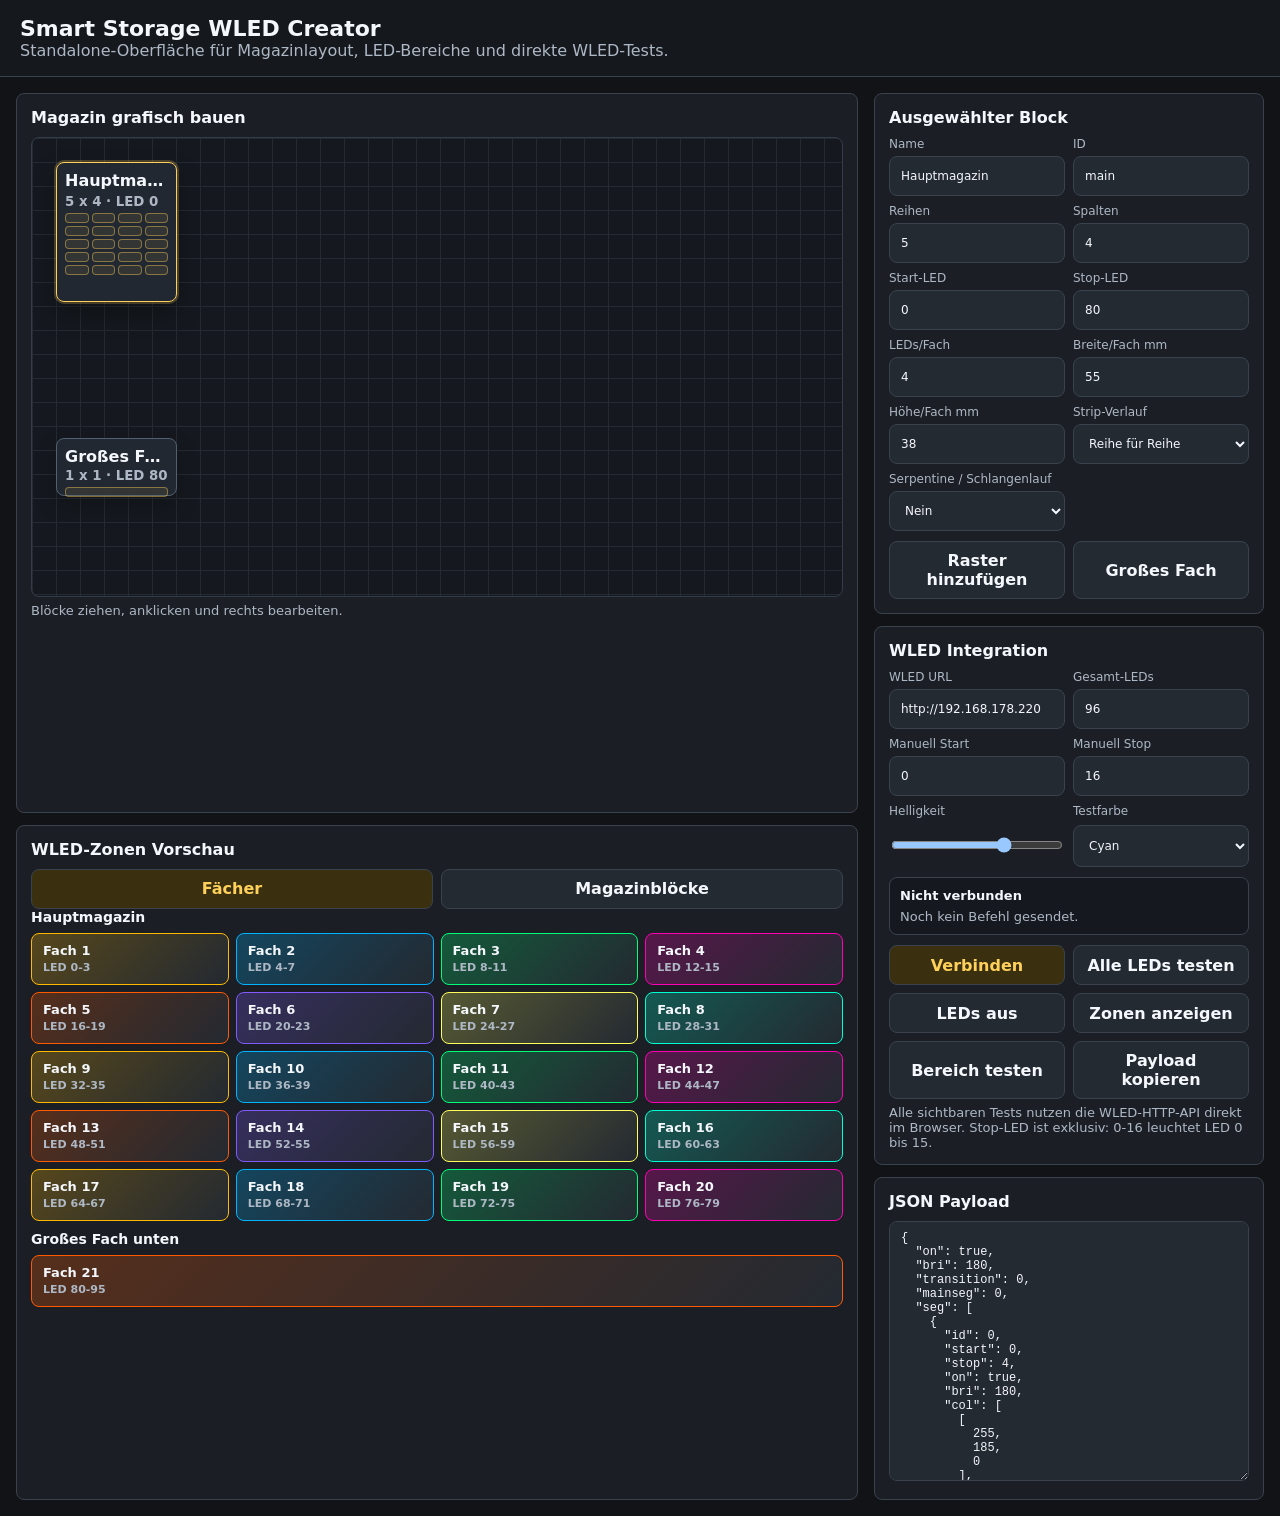
==== docs/browser-wled-test.html @ 807bd94d "Rebuild browser WLED integration" ====
<!doctype html>
<html lang="de">
<head>
  <meta charset="utf-8">
  <meta name="viewport" content="width=device-width, initial-scale=1">
  <title>Smart Storage WLED Creator</title>
  <style>
    :root { color-scheme: dark; --bg:#111316; --panel:#1b1f25; --line:#3a434d; --text:#f4f7fb; --muted:#aeb8c5; --accent:#ffd05a; --blue:#79c7ff; --green:#83f3b2; --red:#ff7a7a; }
    * { box-sizing: border-box; }
    body { margin: 0; font-family: system-ui, Segoe UI, sans-serif; background: var(--bg); color: var(--text); }
    header { padding: 16px 20px; border-bottom: 1px solid var(--line); background: #15181d; }
    h1, h2, h3, p { margin: 0; }
    h1 { font-size: 22px; }
    h2 { font-size: 16px; margin-bottom: 10px; }
    h3 { font-size: 14px; margin-bottom: 8px; }
    p, small { color: var(--muted); }
    main { display: grid; grid-template-columns: minmax(0, 1fr) 390px; gap: 16px; padding: 16px; }
    section { background: var(--panel); border: 1px solid var(--line); border-radius: 8px; padding: 14px; }
    button, input, select, textarea { font: inherit; border: 1px solid var(--line); border-radius: 8px; background: #242a32; color: var(--text); min-height: 40px; padding: 9px 11px; }
    button { cursor: pointer; font-weight: 750; }
    button.primary { background: #3a300f; color: var(--accent); }
    textarea { width: 100%; min-height: 260px; resize: vertical; font-family: ui-monospace, Consolas, monospace; font-size: 12px; }
    .stack { display: grid; gap: 12px; }
    .fields { display: grid; grid-template-columns: 1fr 1fr; gap: 8px; }
    .fields label { display: grid; gap: 5px; font-size: 12px; color: var(--muted); }
    .actions { display: grid; grid-template-columns: 1fr 1fr; gap: 8px; }
    .board { position: relative; height: 460px; overflow: hidden; border: 1px solid #343d47; border-radius: 8px; background: linear-gradient(#242a32 1px, transparent 1px), linear-gradient(90deg, #242a32 1px, transparent 1px), #15191f; background-size: 24px 24px; touch-action: none; }
    .block { position: absolute; display: grid; grid-template-rows: auto auto 1fr; gap: 4px; padding: 8px; text-align: left; border-color: #50606f; background: rgba(36,42,50,.94); box-shadow: 0 10px 22px rgba(0,0,0,.22); cursor: grab; user-select: none; touch-action: none; }
    .block.selected { border-color: var(--accent); box-shadow: 0 0 0 2px rgba(255,208,90,.22), 0 12px 26px rgba(0,0,0,.3); }
    .block span { font-weight: 800; overflow: hidden; text-overflow: ellipsis; white-space: nowrap; }
    .block i { display: grid; gap: 3px; overflow: hidden; }
    .block i b { min-height: 10px; border: 1px solid rgba(255,208,90,.42); border-radius: 4px; background: rgba(255,208,90,.08); }
    .zones { display: grid; gap: 10px; max-height: 430px; overflow: auto; }
    .zone-grid { display: grid; gap: 7px; }
    .zone { min-height: 52px; text-align: left; overflow: hidden; }
    .zone b { display: block; font-size: 13px; }
    .zone small { display: block; font-size: 11px; margin-top: 3px; }
    .pill { display: inline-flex; gap: 8px; align-items: center; color: var(--muted); font-size: 13px; margin-top: 6px; }
    .status { display: grid; gap: 6px; padding: 10px; border: 1px solid var(--line); border-radius: 8px; background: #15191f; color: var(--muted); font-size: 13px; }
    .status b { color: var(--text); }
    #toast { position: fixed; left: 50%; bottom: 18px; transform: translateX(-50%); padding: 12px 14px; border-radius: 8px; background: #263241; opacity: 0; transition: opacity .2s; box-shadow: 0 10px 28px rgba(0,0,0,.35); }
    #toast.show { opacity: 1; }
    @media (max-width: 980px) { main { grid-template-columns: 1fr; } }
  </style>
</head>
<body>
  <header>
    <h1>Smart Storage WLED Creator</h1>
    <p>Standalone-Oberfläche für Magazinlayout, LED-Bereiche und direkte WLED-Tests.</p>
  </header>
  <main>
    <div class="stack">
      <section>
        <h2>Magazin grafisch bauen</h2>
        <div id="board" class="board"></div>
        <p class="pill">Blöcke ziehen, anklicken und rechts bearbeiten.</p>
      </section>
      <section>
        <h2>WLED-Zonen Vorschau</h2>
        <div class="actions">
          <button id="modeDrawers" class="primary">Fächer</button>
          <button id="modeCabinets">Magazinblöcke</button>
        </div>
        <div id="zones" class="zones"></div>
      </section>
    </div>
    <aside class="stack">
      <section>
        <h2>Ausgewählter Block</h2>
        <div class="fields">
          <label>Name <input id="name"></label>
          <label>ID <input id="id"></label>
          <label>Reihen <input id="rows" type="number" min="1"></label>
          <label>Spalten <input id="columns" type="number" min="1"></label>
          <label>Start-LED <input id="start" type="number" min="0"></label>
          <label>Stop-LED <input id="stop" type="number" min="1"></label>
          <label>LEDs/Fach <input id="leds" type="number" min="1"></label>
          <label>Breite/Fach mm <input id="width" type="number" min="1"></label>
          <label>Höhe/Fach mm <input id="height" type="number" min="1"></label>
          <label>Strip-Verlauf <select id="path"><option value="rows">Reihe für Reihe</option><option value="columns">Spalte für Spalte</option></select></label>
          <label>Serpentine / Schlangenlauf <select id="serpentine"><option value="false">Nein</option><option value="true">Ja</option></select></label>
        </div>
        <div class="actions" style="margin-top:10px">
          <button id="addGrid">Raster hinzufügen</button>
          <button id="addLarge">Großes Fach</button>
        </div>
      </section>
      <section>
        <h2>WLED Integration</h2>
        <div class="fields">
          <label>WLED URL <input id="wledUrl" value="http://192.168.178.220"></label>
          <label>Gesamt-LEDs <input id="totalLeds" type="number" min="1" value="96"></label>
          <label>Manuell Start <input id="manualStart" type="number" min="0" value="0"></label>
          <label>Manuell Stop <input id="manualStop" type="number" min="1" value="16"></label>
          <label>Helligkeit <input id="brightness" type="range" min="1" max="255" value="180"></label>
          <label>Testfarbe <select id="testColor"><option value="cyan">Cyan</option><option value="blue">Blau</option><option value="yellow">Gelb</option><option value="green">Grün</option><option value="red">Rot</option></select></label>
        </div>
        <div class="status" style="margin-top:10px">
          <b id="wledStatus">Nicht verbunden</b>
          <span id="wledLastUrl">Noch kein Befehl gesendet.</span>
        </div>
        <div class="actions" style="margin-top:10px">
          <button id="connectWled" class="primary">Verbinden</button>
          <button id="allOn">Alle LEDs testen</button>
          <button id="allOff">LEDs aus</button>
          <button id="sendWled">Zonen anzeigen</button>
          <button id="manualRange">Bereich testen</button>
          <button id="copyPayload">Payload kopieren</button>
        </div>
        <p class="pill">Alle sichtbaren Tests nutzen die WLED-HTTP-API direkt im Browser. Stop-LED ist exklusiv: 0-16 leuchtet LED 0 bis 15.</p>
      </section>
      <section>
        <h2>JSON Payload</h2>
        <textarea id="payload" readonly></textarea>
      </section>
    </aside>
  </main>
  <div id="toast"></div>
  <script>
    const palette = [[255,185,0],[0,180,255],[0,255,120],[255,0,180],[255,90,0],[130,90,255],[255,255,90],[0,255,210]];
    const testColors = {
      cyan: [0, 140, 255],
      blue: [0, 0, 255],
      yellow: [255, 180, 0],
      green: [0, 255, 90],
      red: [255, 0, 0]
    };
    const state = {
      mode: "drawers",
      selected: "main",
      cabinets: [
        { id:"main", name:"Hauptmagazin", rows:5, columns:4, start_led:0, leds_per_slot:4, slot_width_mm:55, slot_height_mm:38, strip_path:"rows", serpentine:false, x:24, y:24 },
        { id:"bottom", name:"Großes Fach unten", rows:1, columns:1, start_led:80, leds_per_slot:16, slot_width_mm:220, slot_height_mm:55, strip_path:"rows", serpentine:false, x:24, y:300 }
      ]
    };
    const $ = (id) => document.getElementById(id);
    function toast(text) { const el = $("toast"); el.textContent = text; el.classList.add("show"); setTimeout(() => el.classList.remove("show"), 2400); }
    function setStatus(title, detail) {
      $("wledStatus").textContent = title;
      $("wledLastUrl").textContent = detail;
    }
    function slug(value) { return String(value || "magazin").toLowerCase().replace(/[^a-z0-9]+/g, "-").replace(/^-|-$/g, "") || "magazin"; }
    function size(c) { return { width: Math.max(88, Math.min(340, c.columns * Math.max(28, c.slot_width_mm * .55))), height: Math.max(58, Math.min(260, c.rows * Math.max(28, c.slot_height_mm * .7))) }; }
    function slotCount(c) {
      return Math.max(1, Number(c.rows || 1) * Number(c.columns || 1));
    }
    function cabinetStop(c) {
      return Number(c.stop_led || 0) || Number(c.start_led || 0) + slotCount(c) * Number(c.leds_per_slot || 1);
    }
    function slots() {
      const out = []; let n = 1;
      for (const c of state.cabinets) {
        for (let r = 0; r < c.rows; r++) for (let col = 0; col < c.columns; col++) {
          let pathIndex;
          const stripPath = c.strip_path || c.wiring_order || "rows";
          if (stripPath === "columns") {
            const pathRow = c.serpentine && col % 2 ? c.rows - 1 - r : r;
            pathIndex = col * c.rows + pathRow;
          } else {
            const pathCol = c.serpentine && r % 2 ? c.columns - 1 - col : col;
            pathIndex = r * c.columns + pathCol;
          }
          const start = c.start_led + (pathIndex * c.leds_per_slot);
          out.push({ id:`${c.id}-${r+1}-${col+1}`, label:`Fach ${n++}`, cabinet_id:c.id, cabinet_name:c.name, row:r+1, column:col+1, led_start:start, led_stop:start+c.leds_per_slot });
        }
      }
      return out;
    }
    function layoutLedCount() {
      return Math.max(...slots().map(s => s.led_stop), 1);
    }
    function zones() {
      const s = slots();
      if (state.mode === "cabinets") return state.cabinets.map((c, i) => {
        const cs = s.filter(x => x.cabinet_id === c.id);
        return { id:c.id, label:c.name, cabinet_id:c.id, led_start:Math.min(...cs.map(x => x.led_start)), led_stop:Math.max(...cs.map(x => x.led_stop)), color:palette[i % palette.length] };
      });
      return s.map((slot, i) => ({ ...slot, color:palette[i % palette.length] }));
    }
    function payload() {
      const bri = Number($("brightness").value || 180);
      const activeZones = zones();
      return activeZones.length <= 31 ? segmentPayload(activeZones, bri) : pixelPayload(activeZones, bri);
    }
    function renderBoard() {
      const board = $("board"); board.innerHTML = "";
      for (const c of state.cabinets) {
        const block = document.createElement("button");
        const s = size(c);
        block.className = `block${c.id === state.selected ? " selected" : ""}`;
        block.style.left = `${c.x}px`; block.style.top = `${c.y}px`; block.style.width = `${s.width}px`; block.style.height = `${s.height}px`;
        block.innerHTML = `<span>${c.name}</span><small>${c.rows} x ${c.columns} · LED ${c.start_led}</small><i style="grid-template-columns:repeat(${c.columns},1fr)">${Array.from({length:c.rows*c.columns}).map(() => "<b></b>").join("")}</i>`;
        block.onpointerdown = (e) => drag(e, c, block, board);
        board.appendChild(block);
      }
    }
    function drag(e, c, block, board) {
      e.preventDefault();
      state.selected = c.id;
      fillInspector();
      document.querySelectorAll(".block").forEach(el => el.classList.toggle("selected", el === block));
      const sx = e.clientX, sy = e.clientY, ox = c.x, oy = c.y, sz = size(c);
      block.setPointerCapture(e.pointerId);
      block.onpointermove = (m) => {
        c.x = Math.round(Math.max(0, Math.min(board.clientWidth - sz.width - 6, ox + m.clientX - sx)));
        c.y = Math.round(Math.max(0, Math.min(board.clientHeight - sz.height - 6, oy + m.clientY - sy)));
        block.style.left = `${c.x}px`; block.style.top = `${c.y}px`;
      };
      block.onpointerup = () => { block.onpointermove = null; renderAll(); };
    }
    function fillInspector() {
      const c = state.cabinets.find(x => x.id === state.selected) || state.cabinets[0];
      ["name","id"].forEach(k => $(k).value = c[k]);
      $("rows").value = c.rows; $("columns").value = c.columns; $("start").value = c.start_led; $("stop").value = cabinetStop(c); $("leds").value = c.leds_per_slot; $("width").value = c.slot_width_mm; $("height").value = c.slot_height_mm;
      $("path").value = c.strip_path || c.wiring_order || "rows"; $("serpentine").value = c.serpentine ? "true" : "false";
    }
    function readInspector() {
      const c = state.cabinets.find(x => x.id === state.selected); if (!c) return;
      c.name = $("name").value; c.id = slug($("id").value); state.selected = c.id;
      c.rows = Number($("rows").value || 1); c.columns = Number($("columns").value || 1); c.start_led = Number($("start").value || 0); c.leds_per_slot = Number($("leds").value || 1); c.stop_led = Math.max(c.start_led + 1, Number($("stop").value || cabinetStop(c))); c.slot_width_mm = Number($("width").value || 55); c.slot_height_mm = Number($("height").value || 38);
      c.strip_path = $("path").value; delete c.wiring_order; c.serpentine = $("serpentine").value === "true";
      renderAll();
    }
    function readStopInspector() {
      const c = state.cabinets.find(x => x.id === state.selected); if (!c) return;
      c.name = $("name").value; c.id = slug($("id").value); state.selected = c.id;
      c.rows = Number($("rows").value || 1); c.columns = Number($("columns").value || 1); c.start_led = Number($("start").value || 0);
      c.stop_led = Math.max(c.start_led + 1, Number($("stop").value || c.start_led + 1));
      c.leds_per_slot = Math.max(1, Math.ceil((c.stop_led - c.start_led) / slotCount(c)));
      c.slot_width_mm = Number($("width").value || 55); c.slot_height_mm = Number($("height").value || 38);
      c.strip_path = $("path").value; delete c.wiring_order; c.serpentine = $("serpentine").value === "true";
      renderAll();
    }
    function renderZones() {
      $("modeDrawers").classList.toggle("primary", state.mode === "drawers");
      $("modeCabinets").classList.toggle("primary", state.mode === "cabinets");
      const root = $("zones"); root.innerHTML = "";
      if (state.mode === "drawers") {
        for (const c of state.cabinets) {
          const block = document.createElement("div");
          block.innerHTML = `<h3>${c.name}</h3>`;
          const grid = document.createElement("div");
          grid.className = "zone-grid"; grid.style.gridTemplateColumns = `repeat(${c.columns}, minmax(46px, 1fr))`;
          zones().filter(z => z.cabinet_id === c.id).forEach(z => grid.appendChild(zoneButton(z)));
          block.appendChild(grid); root.appendChild(block);
        }
      } else zones().forEach(z => root.appendChild(zoneButton(z)));
      $("totalLeds").value = Math.max(Number($("totalLeds").value || 0), layoutLedCount());
      $("payload").value = JSON.stringify(payload(), null, 2);
    }
    function zoneButton(z) {
      const b = document.createElement("button");
      b.className = "zone"; b.style.borderColor = `rgb(${z.color.join(",")})`; b.style.background = `linear-gradient(135deg, rgba(${z.color.join(",")}, .26), rgba(36,42,50,.96))`;
      b.innerHTML = `<b>${z.label}</b><small>LED ${z.led_start}-${z.led_stop - 1}</small>`;
      b.onclick = () => sendHttpZone(z);
      return b;
    }
    function clearSegments() {
      return Array.from({ length: 31 }).map((_, i) => ({ id:i + 1, stop:0 }));
    }
    function segmentPayload(activeZones, bri = 180) {
      const activeSegments = activeZones.slice(0, 31).map((z, index) => ({
        id:index,
        start:z.led_start,
        stop:z.led_stop,
        on:true,
        bri,
        col:[z.color || [0,140,255], [0,0,0], [0,0,0]],
        fx:0,
        sx:128,
        ix:128,
        pal:0
      }));
      const clear = Array.from({ length: 32 - activeSegments.length }).map((_, i) => ({ id:activeSegments.length + i, stop:0 }));
      return { on:true, bri, transition:0, mainseg:0, seg:[...activeSegments, ...clear] };
    }
    function pixelPayload(activeZones, bri = 180) {
      const totalStop = Math.max(...slots().map(s => s.led_stop), ...activeZones.map(z => z.led_stop), 1);
      const colors = new Map();
      for (const z of activeZones) {
        for (let led = z.led_start; led < z.led_stop; led++) colors.set(led, z.color || [0,140,255]);
      }
      const items = [];
      for (let led = 0; led < totalStop; led++) items.push(led, colors.get(led) || [0,0,0]);
      return {
        on:true,
        bri,
        transition:0,
        mainseg:0,
        seg:[
          ...clearSegments(),
          { id:0, start:0, stop:totalStop, on:true, bri, fx:0, sx:128, ix:128, pal:0, i:items }
        ]
      };
    }
    function httpApiUrl(params) {
      const base = $("wledUrl").value.replace(/\/$/, "");
      const query = Object.entries({ ...params, _: Date.now() })
        .map(([key, value]) => `${encodeURIComponent(key)}=${encodeURIComponent(value)}`)
        .join("&");
      return `${base}/win&${query}`;
    }
    function selectedColor() {
      return testColors[$("testColor").value] || testColors.cyan;
    }
    async function sendHttpApi(params, okText, silent = false) {
      const url = httpApiUrl(params);
      setStatus("Sende an WLED ...", url);
      await fetch(url, { method:"GET", mode:"no-cors", cache:"no-store" });
      setStatus("WLED-Befehl gesendet", url);
      if (!silent) toast(`${okText} · HTTP-Direktmodus`);
    }
    async function connectWled() {
      const base = $("wledUrl").value.replace(/\/$/, "");
      const url = `${base}/win&_=${Date.now()}`;
      setStatus("Verbinde ...", url);
      await fetch(url, { method:"GET", mode:"no-cors", cache:"no-store" });
      setStatus("WLED erreichbar", url);
      toast("WLED erreichbar");
    }
    async function sendHttpZone(z) {
      const [r, g, b] = selectedColor();
      await sendHttpApi({
        T:1,
        A:220,
        FX:0,
        SS:0,
        SV:2,
        S:z.led_start,
        S2:z.led_stop,
        SB:255,
        R:r,
        G:g,
        B:b
      }, `${z.label}: LED ${z.led_start}-${z.led_stop - 1}`);
    }
    async function sendAllOn() {
      const total = Math.max(Number($("totalLeds").value || 0), layoutLedCount());
      const [r, g, b] = selectedColor();
      await sendHttpApi({
        T:1,
        A:Number($("brightness").value || 180),
        FX:0,
        SS:0,
        SV:2,
        S:0,
        S2:total,
        SB:255,
        R:r,
        G:g,
        B:b
      }, `Alle LEDs bis ${total - 1}`);
    }
    async function sendAllOff() {
      await sendHttpApi({ T:0 }, "LEDs aus");
    }
    async function sendManualRange() {
      const start = Math.max(0, Number($("manualStart").value || 0));
      const stop = Math.max(start + 1, Number($("manualStop").value || start + 1));
      const [r, g, b] = selectedColor();
      await sendHttpApi({
        T:1,
        A:Number($("brightness").value || 180),
        FX:0,
        SS:0,
        SV:2,
        S:start,
        S2:stop,
        SB:255,
        R:r,
        G:g,
        B:b
      }, `Bereich LED ${start}-${stop - 1}`);
    }
    function sleep(ms) {
      return new Promise(resolve => setTimeout(resolve, ms));
    }
    async function sendZonesToWled() {
      const active = zones().slice(0, 16);
      if (!active.length) return;
      for (let index = 0; index < active.length; index++) {
        const z = active[index];
        const [r, g, b] = z.color || selectedColor();
        await sendHttpApi({
          T:1,
          A:Number($("brightness").value || 180),
          FX:0,
          SS:index,
          SV:index === 0 ? 2 : 1,
          S:z.led_start,
          S2:z.led_stop,
          SB:255,
          R:r,
          G:g,
          B:b
        }, `${active.length} Zonen an WLED`, true);
        await sleep(55);
      }
      toast(`${active.length} Zonen an WLED gesendet.`);
      if (zones().length > active.length) toast(`Erste ${active.length} Zonen gesendet. WLED-Segmentlimit beachten.`);
    }
    function add(kind) {
      const n = state.cabinets.length + 1, large = kind === "large", maxLed = Math.max(...slots().map(s => s.led_stop), 0);
      const c = { id: large ? `grossfach-${n}` : `magazin-${n}`, name: large ? `Großes Fach ${n}` : `Magazin ${n}`, rows: large ? 1 : 3, columns: large ? 1 : 4, start_led:maxLed, leds_per_slot: large ? 16 : 4, slot_width_mm: large ? 220 : 55, slot_height_mm: large ? 55 : 38, strip_path:"rows", serpentine:false, x:36 + n * 18, y:36 + n * 18 };
      state.cabinets.push(c); state.selected = c.id; renderAll();
    }
    function renderAll() { renderBoard(); fillInspector(); renderZones(); }
    ["name","id","rows","columns","start","leds","width","height","path","serpentine"].forEach(id => $(id).oninput = readInspector);
    $("stop").oninput = readStopInspector;
    $("totalLeds").oninput = renderZones;
    $("modeDrawers").onclick = () => { state.mode = "drawers"; renderZones(); };
    $("modeCabinets").onclick = () => { state.mode = "cabinets"; renderZones(); };
    $("addGrid").onclick = () => add("grid"); $("addLarge").onclick = () => add("large");
    $("connectWled").onclick = () => connectWled().catch(e => toast(`Verbinden fehlgeschlagen: ${e.message}`));
    $("sendWled").onclick = () => sendZonesToWled().catch(e => toast(`Senden fehlgeschlagen: ${e.message}`));
    $("allOn").onclick = () => sendAllOn().catch(e => toast(`Senden fehlgeschlagen: ${e.message}`));
    $("allOff").onclick = () => sendAllOff().catch(e => toast(`Senden fehlgeschlagen: ${e.message}`));
    $("manualRange").onclick = () => sendManualRange().catch(e => toast(`Senden fehlgeschlagen: ${e.message}`));
    $("copyPayload").onclick = async () => { await navigator.clipboard.writeText($("payload").value); toast("Payload kopiert"); };
    renderAll();
  </script>
</body>
</html>
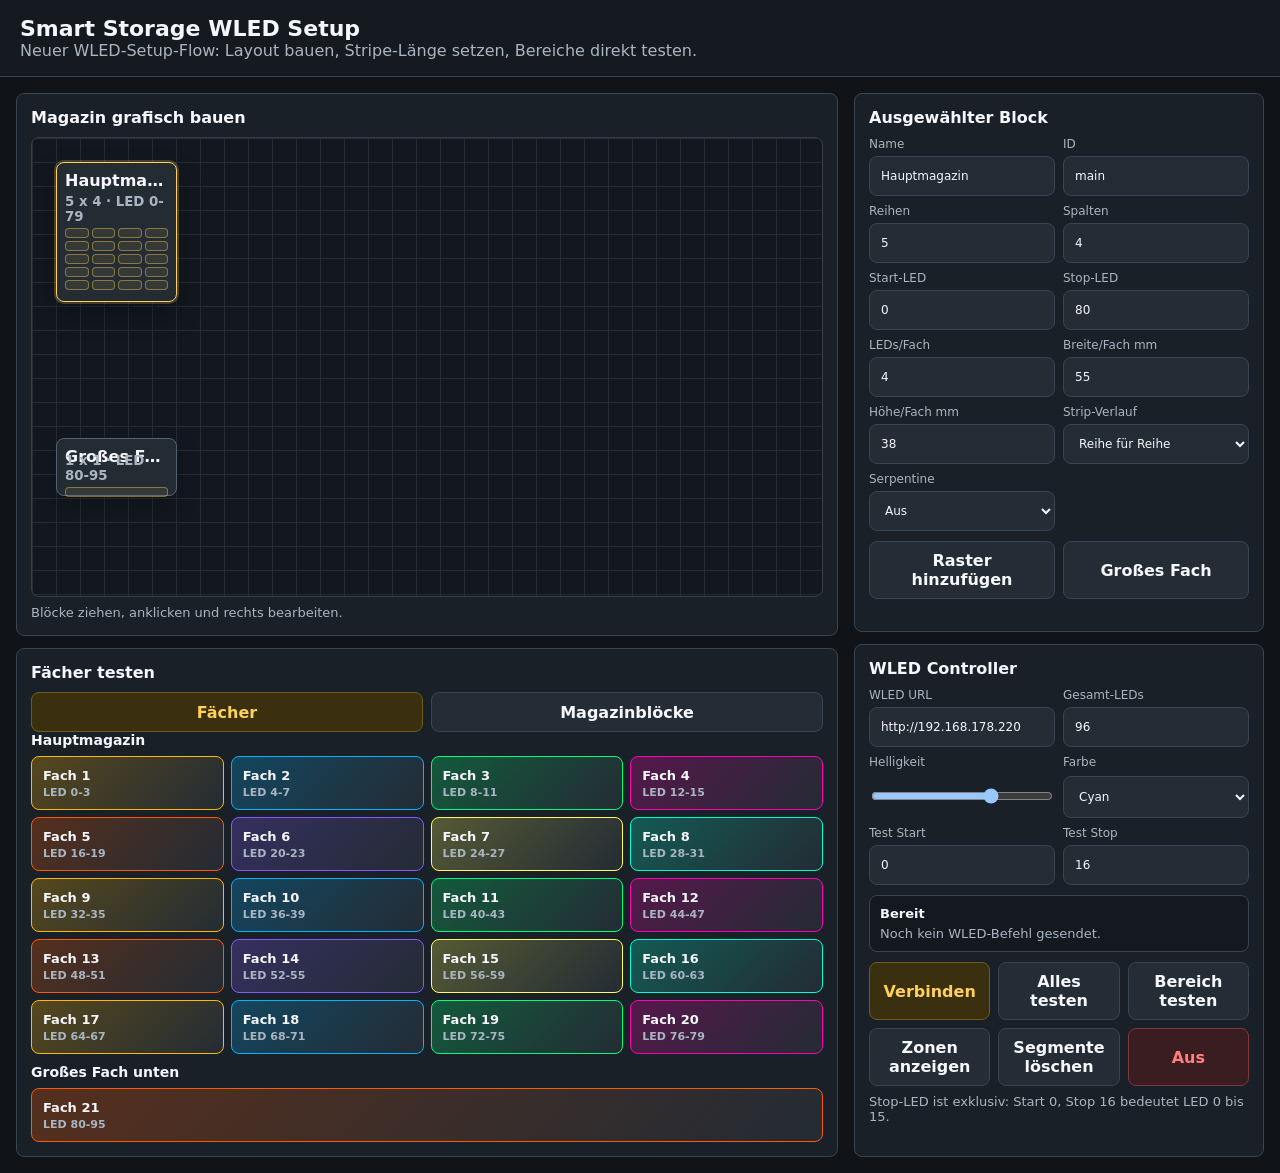
==== commit b71c1f75: "Recreate WLED setup page from scratch" ====
--- a/docs/browser-wled-test.html
+++ b/docs/browser-wled-test.html
@@ -3,50 +3,51 @@
 <head>
   <meta charset="utf-8">
   <meta name="viewport" content="width=device-width, initial-scale=1">
-  <title>Smart Storage WLED Creator</title>
+  <title>Smart Storage WLED Setup</title>
   <style>
-    :root { color-scheme: dark; --bg:#111316; --panel:#1b1f25; --line:#3a434d; --text:#f4f7fb; --muted:#aeb8c5; --accent:#ffd05a; --blue:#79c7ff; --green:#83f3b2; --red:#ff7a7a; }
+    :root { color-scheme: dark; --bg:#101317; --panel:#1a2027; --panel2:#141920; --line:#394552; --text:#f5f7fb; --muted:#a9b5c2; --accent:#ffd05a; --bad:#ff7f7f; }
     * { box-sizing: border-box; }
-    body { margin: 0; font-family: system-ui, Segoe UI, sans-serif; background: var(--bg); color: var(--text); }
-    header { padding: 16px 20px; border-bottom: 1px solid var(--line); background: #15181d; }
+    body { margin: 0; font-family: system-ui, "Segoe UI", sans-serif; background: var(--bg); color: var(--text); }
+    header { padding: 16px 20px; border-bottom: 1px solid var(--line); background: #151a21; }
     h1, h2, h3, p { margin: 0; }
     h1 { font-size: 22px; }
     h2 { font-size: 16px; margin-bottom: 10px; }
     h3 { font-size: 14px; margin-bottom: 8px; }
     p, small { color: var(--muted); }
-    main { display: grid; grid-template-columns: minmax(0, 1fr) 390px; gap: 16px; padding: 16px; }
+    main { display: grid; grid-template-columns: minmax(0, 1fr) 410px; gap: 16px; padding: 16px; }
     section { background: var(--panel); border: 1px solid var(--line); border-radius: 8px; padding: 14px; }
-    button, input, select, textarea { font: inherit; border: 1px solid var(--line); border-radius: 8px; background: #242a32; color: var(--text); min-height: 40px; padding: 9px 11px; }
+    button, input, select { min-height: 40px; padding: 9px 11px; border: 1px solid var(--line); border-radius: 8px; background: #242c35; color: var(--text); font: inherit; }
     button { cursor: pointer; font-weight: 750; }
-    button.primary { background: #3a300f; color: var(--accent); }
-    textarea { width: 100%; min-height: 260px; resize: vertical; font-family: ui-monospace, Consolas, monospace; font-size: 12px; }
+    button.primary { background: #3a300f; color: var(--accent); border-color: #6f5b1b; }
+    button.danger { background: #3a1d21; color: var(--bad); border-color: #7f3840; }
     .stack { display: grid; gap: 12px; }
     .fields { display: grid; grid-template-columns: 1fr 1fr; gap: 8px; }
-    .fields label { display: grid; gap: 5px; font-size: 12px; color: var(--muted); }
+    .fields label { display: grid; gap: 5px; color: var(--muted); font-size: 12px; }
     .actions { display: grid; grid-template-columns: 1fr 1fr; gap: 8px; }
-    .board { position: relative; height: 460px; overflow: hidden; border: 1px solid #343d47; border-radius: 8px; background: linear-gradient(#242a32 1px, transparent 1px), linear-gradient(90deg, #242a32 1px, transparent 1px), #15191f; background-size: 24px 24px; touch-action: none; }
-    .block { position: absolute; display: grid; grid-template-rows: auto auto 1fr; gap: 4px; padding: 8px; text-align: left; border-color: #50606f; background: rgba(36,42,50,.94); box-shadow: 0 10px 22px rgba(0,0,0,.22); cursor: grab; user-select: none; touch-action: none; }
+    .actions.three { grid-template-columns: repeat(3, 1fr); }
+    .board { position: relative; height: 460px; overflow: hidden; border: 1px solid #343f4b; border-radius: 8px; background: linear-gradient(#242c35 1px, transparent 1px), linear-gradient(90deg, #242c35 1px, transparent 1px), #131820; background-size: 24px 24px; touch-action: none; }
+    .block { position: absolute; display: grid; grid-template-rows: auto auto 1fr; gap: 4px; padding: 8px; text-align: left; border-color: #536273; background: rgba(36,44,53,.96); box-shadow: 0 10px 22px rgba(0,0,0,.24); cursor: grab; user-select: none; touch-action: none; }
     .block.selected { border-color: var(--accent); box-shadow: 0 0 0 2px rgba(255,208,90,.22), 0 12px 26px rgba(0,0,0,.3); }
-    .block span { font-weight: 800; overflow: hidden; text-overflow: ellipsis; white-space: nowrap; }
+    .block span { overflow: hidden; font-weight: 800; text-overflow: ellipsis; white-space: nowrap; }
     .block i { display: grid; gap: 3px; overflow: hidden; }
     .block i b { min-height: 10px; border: 1px solid rgba(255,208,90,.42); border-radius: 4px; background: rgba(255,208,90,.08); }
     .zones { display: grid; gap: 10px; max-height: 430px; overflow: auto; }
     .zone-grid { display: grid; gap: 7px; }
-    .zone { min-height: 52px; text-align: left; overflow: hidden; }
+    .zone { min-height: 54px; overflow: hidden; text-align: left; }
     .zone b { display: block; font-size: 13px; }
-    .zone small { display: block; font-size: 11px; margin-top: 3px; }
-    .pill { display: inline-flex; gap: 8px; align-items: center; color: var(--muted); font-size: 13px; margin-top: 6px; }
-    .status { display: grid; gap: 6px; padding: 10px; border: 1px solid var(--line); border-radius: 8px; background: #15191f; color: var(--muted); font-size: 13px; }
+    .zone small { display: block; margin-top: 3px; font-size: 11px; }
+    .status { display: grid; gap: 5px; padding: 10px; border: 1px solid var(--line); border-radius: 8px; background: var(--panel2); color: var(--muted); font-size: 13px; word-break: break-all; }
     .status b { color: var(--text); }
-    #toast { position: fixed; left: 50%; bottom: 18px; transform: translateX(-50%); padding: 12px 14px; border-radius: 8px; background: #263241; opacity: 0; transition: opacity .2s; box-shadow: 0 10px 28px rgba(0,0,0,.35); }
+    .pill { display: inline-flex; gap: 8px; align-items: center; margin-top: 8px; color: var(--muted); font-size: 13px; }
+    #toast { position: fixed; left: 50%; bottom: 18px; max-width: min(680px, calc(100vw - 32px)); padding: 12px 14px; border-radius: 8px; background: #263241; opacity: 0; transform: translateX(-50%); transition: opacity .2s; box-shadow: 0 10px 28px rgba(0,0,0,.35); pointer-events: none; }
     #toast.show { opacity: 1; }
-    @media (max-width: 980px) { main { grid-template-columns: 1fr; } }
+    @media (max-width: 980px) { main { grid-template-columns: 1fr; } .actions.three { grid-template-columns: 1fr; } }
   </style>
 </head>
 <body>
   <header>
-    <h1>Smart Storage WLED Creator</h1>
-    <p>Standalone-Oberfläche für Magazinlayout, LED-Bereiche und direkte WLED-Tests.</p>
+    <h1>Smart Storage WLED Setup</h1>
+    <p>Neuer WLED-Setup-Flow: Layout bauen, Stripe-Länge setzen, Bereiche direkt testen.</p>
   </header>
   <main>
     <div class="stack">
@@ -56,7 +57,7 @@
         <p class="pill">Blöcke ziehen, anklicken und rechts bearbeiten.</p>
       </section>
       <section>
-        <h2>WLED-Zonen Vorschau</h2>
+        <h2>Fächer testen</h2>
         <div class="actions">
           <button id="modeDrawers" class="primary">Fächer</button>
           <button id="modeCabinets">Magazinblöcke</button>
@@ -78,7 +79,7 @@
           <label>Breite/Fach mm <input id="width" type="number" min="1"></label>
           <label>Höhe/Fach mm <input id="height" type="number" min="1"></label>
           <label>Strip-Verlauf <select id="path"><option value="rows">Reihe für Reihe</option><option value="columns">Spalte für Spalte</option></select></label>
-          <label>Serpentine / Schlangenlauf <select id="serpentine"><option value="false">Nein</option><option value="true">Ja</option></select></label>
+          <label>Serpentine <select id="serpentine"><option value="false">Aus</option><option value="true">An</option></select></label>
         </div>
         <div class="actions" style="margin-top:10px">
           <button id="addGrid">Raster hinzufügen</button>
@@ -86,45 +87,35 @@
         </div>
       </section>
       <section>
-        <h2>WLED Integration</h2>
+        <h2>WLED Controller</h2>
         <div class="fields">
           <label>WLED URL <input id="wledUrl" value="http://192.168.178.220"></label>
           <label>Gesamt-LEDs <input id="totalLeds" type="number" min="1" value="96"></label>
-          <label>Manuell Start <input id="manualStart" type="number" min="0" value="0"></label>
-          <label>Manuell Stop <input id="manualStop" type="number" min="1" value="16"></label>
           <label>Helligkeit <input id="brightness" type="range" min="1" max="255" value="180"></label>
-          <label>Testfarbe <select id="testColor"><option value="cyan">Cyan</option><option value="blue">Blau</option><option value="yellow">Gelb</option><option value="green">Grün</option><option value="red">Rot</option></select></label>
+          <label>Farbe <select id="color"><option value="cyan">Cyan</option><option value="blue">Blau</option><option value="yellow">Gelb</option><option value="green">Grün</option><option value="red">Rot</option><option value="white">Weiß</option></select></label>
+          <label>Test Start <input id="testStart" type="number" min="0" value="0"></label>
+          <label>Test Stop <input id="testStop" type="number" min="1" value="16"></label>
         </div>
         <div class="status" style="margin-top:10px">
-          <b id="wledStatus">Nicht verbunden</b>
-          <span id="wledLastUrl">Noch kein Befehl gesendet.</span>
-        </div>
-        <div class="actions" style="margin-top:10px">
-          <button id="connectWled" class="primary">Verbinden</button>
-          <button id="allOn">Alle LEDs testen</button>
-          <button id="allOff">LEDs aus</button>
-          <button id="sendWled">Zonen anzeigen</button>
-          <button id="manualRange">Bereich testen</button>
-          <button id="copyPayload">Payload kopieren</button>
-        </div>
-        <p class="pill">Alle sichtbaren Tests nutzen die WLED-HTTP-API direkt im Browser. Stop-LED ist exklusiv: 0-16 leuchtet LED 0 bis 15.</p>
-      </section>
-      <section>
-        <h2>JSON Payload</h2>
-        <textarea id="payload" readonly></textarea>
+          <b id="statusTitle">Bereit</b>
+          <span id="statusDetail">Noch kein WLED-Befehl gesendet.</span>
+        </div>
+        <div class="actions three" style="margin-top:10px">
+          <button id="connect" class="primary">Verbinden</button>
+          <button id="allOn">Alles testen</button>
+          <button id="rangeTest">Bereich testen</button>
+          <button id="showZones">Zonen anzeigen</button>
+          <button id="clearSegments">Segmente löschen</button>
+          <button id="off" class="danger">Aus</button>
+        </div>
+        <p class="pill">Stop-LED ist exklusiv: Start 0, Stop 16 bedeutet LED 0 bis 15.</p>
       </section>
     </aside>
   </main>
   <div id="toast"></div>
   <script>
+    const colors = { cyan:[0,150,255], blue:[0,0,255], yellow:[255,180,0], green:[0,255,90], red:[255,0,0], white:[255,255,255] };
     const palette = [[255,185,0],[0,180,255],[0,255,120],[255,0,180],[255,90,0],[130,90,255],[255,255,90],[0,255,210]];
-    const testColors = {
-      cyan: [0, 140, 255],
-      blue: [0, 0, 255],
-      yellow: [255, 180, 0],
-      green: [0, 255, 90],
-      red: [255, 0, 0]
-    };
     const state = {
       mode: "drawers",
       selected: "main",
@@ -134,289 +125,306 @@
       ]
     };
     const $ = (id) => document.getElementById(id);
-    function toast(text) { const el = $("toast"); el.textContent = text; el.classList.add("show"); setTimeout(() => el.classList.remove("show"), 2400); }
-    function setStatus(title, detail) {
-      $("wledStatus").textContent = title;
-      $("wledLastUrl").textContent = detail;
-    }
-    function slug(value) { return String(value || "magazin").toLowerCase().replace(/[^a-z0-9]+/g, "-").replace(/^-|-$/g, "") || "magazin"; }
-    function size(c) { return { width: Math.max(88, Math.min(340, c.columns * Math.max(28, c.slot_width_mm * .55))), height: Math.max(58, Math.min(260, c.rows * Math.max(28, c.slot_height_mm * .7))) }; }
-    function slotCount(c) {
-      return Math.max(1, Number(c.rows || 1) * Number(c.columns || 1));
-    }
-    function cabinetStop(c) {
-      return Number(c.stop_led || 0) || Number(c.start_led || 0) + slotCount(c) * Number(c.leds_per_slot || 1);
-    }
+
+    function toast(text) {
+      const el = $("toast");
+      el.textContent = text;
+      el.classList.add("show");
+      setTimeout(() => el.classList.remove("show"), 2400);
+    }
+
+    function status(title, detail) {
+      $("statusTitle").textContent = title;
+      $("statusDetail").textContent = detail;
+    }
+
+    function slug(value) {
+      return String(value || "magazin").toLowerCase().replace(/[^a-z0-9]+/g, "-").replace(/^-|-$/g, "") || "magazin";
+    }
+
+    function slotCount(cabinet) {
+      return Math.max(1, Number(cabinet.rows || 1) * Number(cabinet.columns || 1));
+    }
+
+    function cabinetStop(cabinet) {
+      return Number(cabinet.stop_led || 0) || Number(cabinet.start_led || 0) + slotCount(cabinet) * Number(cabinet.leds_per_slot || 1);
+    }
+
+    function cabinetSize(cabinet) {
+      return {
+        width: Math.max(88, Math.min(340, Number(cabinet.columns) * Math.max(28, Number(cabinet.slot_width_mm || 55) * .55))),
+        height: Math.max(58, Math.min(260, Number(cabinet.rows) * Math.max(28, Number(cabinet.slot_height_mm || 38) * .7)))
+      };
+    }
+
     function slots() {
-      const out = []; let n = 1;
-      for (const c of state.cabinets) {
-        for (let r = 0; r < c.rows; r++) for (let col = 0; col < c.columns; col++) {
-          let pathIndex;
-          const stripPath = c.strip_path || c.wiring_order || "rows";
-          if (stripPath === "columns") {
-            const pathRow = c.serpentine && col % 2 ? c.rows - 1 - r : r;
-            pathIndex = col * c.rows + pathRow;
-          } else {
-            const pathCol = c.serpentine && r % 2 ? c.columns - 1 - col : col;
-            pathIndex = r * c.columns + pathCol;
+      const out = [];
+      let globalIndex = 1;
+      for (const cabinet of state.cabinets) {
+        const rows = Number(cabinet.rows || 1);
+        const columns = Number(cabinet.columns || 1);
+        const ledsPerSlot = Number(cabinet.leds_per_slot || 1);
+        const stripPath = cabinet.strip_path || "rows";
+        for (let row = 0; row < rows; row++) {
+          for (let col = 0; col < columns; col++) {
+            let pathIndex;
+            if (stripPath === "columns") {
+              const pathRow = cabinet.serpentine && col % 2 ? rows - 1 - row : row;
+              pathIndex = col * rows + pathRow;
+            } else {
+              const pathCol = cabinet.serpentine && row % 2 ? columns - 1 - col : col;
+              pathIndex = row * columns + pathCol;
+            }
+            const ledStart = Number(cabinet.start_led || 0) + pathIndex * ledsPerSlot;
+            out.push({
+              id: `${cabinet.id}-${row + 1}-${col + 1}`,
+              label: `Fach ${globalIndex++}`,
+              cabinet_id: cabinet.id,
+              cabinet_name: cabinet.name,
+              row: row + 1,
+              column: col + 1,
+              led_start: ledStart,
+              led_stop: ledStart + ledsPerSlot
+            });
           }
-          const start = c.start_led + (pathIndex * c.leds_per_slot);
-          out.push({ id:`${c.id}-${r+1}-${col+1}`, label:`Fach ${n++}`, cabinet_id:c.id, cabinet_name:c.name, row:r+1, column:col+1, led_start:start, led_stop:start+c.leds_per_slot });
         }
       }
       return out;
     }
+
+    function zones() {
+      const allSlots = slots();
+      if (state.mode === "cabinets") {
+        return state.cabinets.map((cabinet, index) => {
+          const cabinetSlots = allSlots.filter(slot => slot.cabinet_id === cabinet.id);
+          return {
+            id: cabinet.id,
+            label: cabinet.name,
+            cabinet_id: cabinet.id,
+            led_start: Math.min(...cabinetSlots.map(slot => slot.led_start)),
+            led_stop: Math.max(...cabinetSlots.map(slot => slot.led_stop)),
+            color: palette[index % palette.length]
+          };
+        });
+      }
+      return allSlots.map((slot, index) => ({ ...slot, color: palette[index % palette.length] }));
+    }
+
     function layoutLedCount() {
-      return Math.max(...slots().map(s => s.led_stop), 1);
-    }
-    function zones() {
-      const s = slots();
-      if (state.mode === "cabinets") return state.cabinets.map((c, i) => {
-        const cs = s.filter(x => x.cabinet_id === c.id);
-        return { id:c.id, label:c.name, cabinet_id:c.id, led_start:Math.min(...cs.map(x => x.led_start)), led_stop:Math.max(...cs.map(x => x.led_stop)), color:palette[i % palette.length] };
-      });
-      return s.map((slot, i) => ({ ...slot, color:palette[i % palette.length] }));
-    }
-    function payload() {
-      const bri = Number($("brightness").value || 180);
-      const activeZones = zones();
-      return activeZones.length <= 31 ? segmentPayload(activeZones, bri) : pixelPayload(activeZones, bri);
-    }
-    function renderBoard() {
-      const board = $("board"); board.innerHTML = "";
-      for (const c of state.cabinets) {
-        const block = document.createElement("button");
-        const s = size(c);
-        block.className = `block${c.id === state.selected ? " selected" : ""}`;
-        block.style.left = `${c.x}px`; block.style.top = `${c.y}px`; block.style.width = `${s.width}px`; block.style.height = `${s.height}px`;
-        block.innerHTML = `<span>${c.name}</span><small>${c.rows} x ${c.columns} · LED ${c.start_led}</small><i style="grid-template-columns:repeat(${c.columns},1fr)">${Array.from({length:c.rows*c.columns}).map(() => "<b></b>").join("")}</i>`;
-        block.onpointerdown = (e) => drag(e, c, block, board);
-        board.appendChild(block);
-      }
-    }
-    function drag(e, c, block, board) {
-      e.preventDefault();
-      state.selected = c.id;
-      fillInspector();
-      document.querySelectorAll(".block").forEach(el => el.classList.toggle("selected", el === block));
-      const sx = e.clientX, sy = e.clientY, ox = c.x, oy = c.y, sz = size(c);
-      block.setPointerCapture(e.pointerId);
-      block.onpointermove = (m) => {
-        c.x = Math.round(Math.max(0, Math.min(board.clientWidth - sz.width - 6, ox + m.clientX - sx)));
-        c.y = Math.round(Math.max(0, Math.min(board.clientHeight - sz.height - 6, oy + m.clientY - sy)));
-        block.style.left = `${c.x}px`; block.style.top = `${c.y}px`;
-      };
-      block.onpointerup = () => { block.onpointermove = null; renderAll(); };
-    }
-    function fillInspector() {
-      const c = state.cabinets.find(x => x.id === state.selected) || state.cabinets[0];
-      ["name","id"].forEach(k => $(k).value = c[k]);
-      $("rows").value = c.rows; $("columns").value = c.columns; $("start").value = c.start_led; $("stop").value = cabinetStop(c); $("leds").value = c.leds_per_slot; $("width").value = c.slot_width_mm; $("height").value = c.slot_height_mm;
-      $("path").value = c.strip_path || c.wiring_order || "rows"; $("serpentine").value = c.serpentine ? "true" : "false";
-    }
-    function readInspector() {
-      const c = state.cabinets.find(x => x.id === state.selected); if (!c) return;
-      c.name = $("name").value; c.id = slug($("id").value); state.selected = c.id;
-      c.rows = Number($("rows").value || 1); c.columns = Number($("columns").value || 1); c.start_led = Number($("start").value || 0); c.leds_per_slot = Number($("leds").value || 1); c.stop_led = Math.max(c.start_led + 1, Number($("stop").value || cabinetStop(c))); c.slot_width_mm = Number($("width").value || 55); c.slot_height_mm = Number($("height").value || 38);
-      c.strip_path = $("path").value; delete c.wiring_order; c.serpentine = $("serpentine").value === "true";
-      renderAll();
-    }
-    function readStopInspector() {
-      const c = state.cabinets.find(x => x.id === state.selected); if (!c) return;
-      c.name = $("name").value; c.id = slug($("id").value); state.selected = c.id;
-      c.rows = Number($("rows").value || 1); c.columns = Number($("columns").value || 1); c.start_led = Number($("start").value || 0);
-      c.stop_led = Math.max(c.start_led + 1, Number($("stop").value || c.start_led + 1));
-      c.leds_per_slot = Math.max(1, Math.ceil((c.stop_led - c.start_led) / slotCount(c)));
-      c.slot_width_mm = Number($("width").value || 55); c.slot_height_mm = Number($("height").value || 38);
-      c.strip_path = $("path").value; delete c.wiring_order; c.serpentine = $("serpentine").value === "true";
-      renderAll();
-    }
-    function renderZones() {
-      $("modeDrawers").classList.toggle("primary", state.mode === "drawers");
-      $("modeCabinets").classList.toggle("primary", state.mode === "cabinets");
-      const root = $("zones"); root.innerHTML = "";
-      if (state.mode === "drawers") {
-        for (const c of state.cabinets) {
-          const block = document.createElement("div");
-          block.innerHTML = `<h3>${c.name}</h3>`;
-          const grid = document.createElement("div");
-          grid.className = "zone-grid"; grid.style.gridTemplateColumns = `repeat(${c.columns}, minmax(46px, 1fr))`;
-          zones().filter(z => z.cabinet_id === c.id).forEach(z => grid.appendChild(zoneButton(z)));
-          block.appendChild(grid); root.appendChild(block);
-        }
-      } else zones().forEach(z => root.appendChild(zoneButton(z)));
-      $("totalLeds").value = Math.max(Number($("totalLeds").value || 0), layoutLedCount());
-      $("payload").value = JSON.stringify(payload(), null, 2);
-    }
-    function zoneButton(z) {
-      const b = document.createElement("button");
-      b.className = "zone"; b.style.borderColor = `rgb(${z.color.join(",")})`; b.style.background = `linear-gradient(135deg, rgba(${z.color.join(",")}, .26), rgba(36,42,50,.96))`;
-      b.innerHTML = `<b>${z.label}</b><small>LED ${z.led_start}-${z.led_stop - 1}</small>`;
-      b.onclick = () => sendHttpZone(z);
-      return b;
-    }
-    function clearSegments() {
-      return Array.from({ length: 31 }).map((_, i) => ({ id:i + 1, stop:0 }));
-    }
-    function segmentPayload(activeZones, bri = 180) {
-      const activeSegments = activeZones.slice(0, 31).map((z, index) => ({
-        id:index,
-        start:z.led_start,
-        stop:z.led_stop,
-        on:true,
-        bri,
-        col:[z.color || [0,140,255], [0,0,0], [0,0,0]],
-        fx:0,
-        sx:128,
-        ix:128,
-        pal:0
-      }));
-      const clear = Array.from({ length: 32 - activeSegments.length }).map((_, i) => ({ id:activeSegments.length + i, stop:0 }));
-      return { on:true, bri, transition:0, mainseg:0, seg:[...activeSegments, ...clear] };
-    }
-    function pixelPayload(activeZones, bri = 180) {
-      const totalStop = Math.max(...slots().map(s => s.led_stop), ...activeZones.map(z => z.led_stop), 1);
-      const colors = new Map();
-      for (const z of activeZones) {
-        for (let led = z.led_start; led < z.led_stop; led++) colors.set(led, z.color || [0,140,255]);
-      }
-      const items = [];
-      for (let led = 0; led < totalStop; led++) items.push(led, colors.get(led) || [0,0,0]);
-      return {
-        on:true,
-        bri,
-        transition:0,
-        mainseg:0,
-        seg:[
-          ...clearSegments(),
-          { id:0, start:0, stop:totalStop, on:true, bri, fx:0, sx:128, ix:128, pal:0, i:items }
-        ]
-      };
-    }
-    function httpApiUrl(params) {
+      return Math.max(...slots().map(slot => slot.led_stop), 1);
+    }
+
+    function selectedColor() {
+      return colors[$("color").value] || colors.cyan;
+    }
+
+    function wledUrl(params) {
       const base = $("wledUrl").value.replace(/\/$/, "");
       const query = Object.entries({ ...params, _: Date.now() })
         .map(([key, value]) => `${encodeURIComponent(key)}=${encodeURIComponent(value)}`)
         .join("&");
       return `${base}/win&${query}`;
     }
-    function selectedColor() {
-      return testColors[$("testColor").value] || testColors.cyan;
-    }
-    async function sendHttpApi(params, okText, silent = false) {
-      const url = httpApiUrl(params);
-      setStatus("Sende an WLED ...", url);
-      await fetch(url, { method:"GET", mode:"no-cors", cache:"no-store" });
-      setStatus("WLED-Befehl gesendet", url);
-      if (!silent) toast(`${okText} · HTTP-Direktmodus`);
-    }
+
+    async function sendWled(params, label, silent = false) {
+      const url = wledUrl(params);
+      status("Sende an WLED ...", url);
+      await fetch(url, { method: "GET", mode: "no-cors", cache: "no-store" });
+      status("Gesendet", url);
+      if (!silent) toast(label);
+    }
+
+    function segmentParams(index, start, stop, rgb, selectedMode) {
+      return { T:1, A:Number($("brightness").value || 180), FX:0, SS:index, SV:selectedMode, S:start, S2:stop, SB:255, R:rgb[0], G:rgb[1], B:rgb[2] };
+    }
+
     async function connectWled() {
-      const base = $("wledUrl").value.replace(/\/$/, "");
-      const url = `${base}/win&_=${Date.now()}`;
-      setStatus("Verbinde ...", url);
-      await fetch(url, { method:"GET", mode:"no-cors", cache:"no-store" });
-      setStatus("WLED erreichbar", url);
-      toast("WLED erreichbar");
-    }
-    async function sendHttpZone(z) {
-      const [r, g, b] = selectedColor();
-      await sendHttpApi({
-        T:1,
-        A:220,
-        FX:0,
-        SS:0,
-        SV:2,
-        S:z.led_start,
-        S2:z.led_stop,
-        SB:255,
-        R:r,
-        G:g,
-        B:b
-      }, `${z.label}: LED ${z.led_start}-${z.led_stop - 1}`);
-    }
-    async function sendAllOn() {
+      await sendWled({ A: Number($("brightness").value || 180) }, "WLED erreichbar");
+    }
+
+    async function clearWledSegments() {
       const total = Math.max(Number($("totalLeds").value || 0), layoutLedCount());
-      const [r, g, b] = selectedColor();
-      await sendHttpApi({
-        T:1,
-        A:Number($("brightness").value || 180),
-        FX:0,
-        SS:0,
-        SV:2,
-        S:0,
-        S2:total,
-        SB:255,
-        R:r,
-        G:g,
-        B:b
-      }, `Alle LEDs bis ${total - 1}`);
-    }
-    async function sendAllOff() {
-      await sendHttpApi({ T:0 }, "LEDs aus");
-    }
-    async function sendManualRange() {
-      const start = Math.max(0, Number($("manualStart").value || 0));
-      const stop = Math.max(start + 1, Number($("manualStop").value || start + 1));
-      const [r, g, b] = selectedColor();
-      await sendHttpApi({
-        T:1,
-        A:Number($("brightness").value || 180),
-        FX:0,
-        SS:0,
-        SV:2,
-        S:start,
-        S2:stop,
-        SB:255,
-        R:r,
-        G:g,
-        B:b
-      }, `Bereich LED ${start}-${stop - 1}`);
-    }
-    function sleep(ms) {
-      return new Promise(resolve => setTimeout(resolve, ms));
-    }
-    async function sendZonesToWled() {
-      const active = zones().slice(0, 16);
-      if (!active.length) return;
-      for (let index = 0; index < active.length; index++) {
-        const z = active[index];
-        const [r, g, b] = z.color || selectedColor();
-        await sendHttpApi({
-          T:1,
-          A:Number($("brightness").value || 180),
-          FX:0,
-          SS:index,
-          SV:index === 0 ? 2 : 1,
-          S:z.led_start,
-          S2:z.led_stop,
-          SB:255,
-          R:r,
-          G:g,
-          B:b
-        }, `${active.length} Zonen an WLED`, true);
-        await sleep(55);
-      }
-      toast(`${active.length} Zonen an WLED gesendet.`);
-      if (zones().length > active.length) toast(`Erste ${active.length} Zonen gesendet. WLED-Segmentlimit beachten.`);
-    }
-    function add(kind) {
-      const n = state.cabinets.length + 1, large = kind === "large", maxLed = Math.max(...slots().map(s => s.led_stop), 0);
-      const c = { id: large ? `grossfach-${n}` : `magazin-${n}`, name: large ? `Großes Fach ${n}` : `Magazin ${n}`, rows: large ? 1 : 3, columns: large ? 1 : 4, start_led:maxLed, leds_per_slot: large ? 16 : 4, slot_width_mm: large ? 220 : 55, slot_height_mm: large ? 55 : 38, strip_path:"rows", serpentine:false, x:36 + n * 18, y:36 + n * 18 };
-      state.cabinets.push(c); state.selected = c.id; renderAll();
-    }
-    function renderAll() { renderBoard(); fillInspector(); renderZones(); }
-    ["name","id","rows","columns","start","leds","width","height","path","serpentine"].forEach(id => $(id).oninput = readInspector);
-    $("stop").oninput = readStopInspector;
+      await sendWled(segmentParams(0, 0, total, selectedColor(), 2), `Segment 0 gesetzt: LED 0-${total - 1}`, true);
+      await sendWled({ T: 0 }, "Segmente gelöscht und LEDs aus");
+    }
+
+    async function allOn() {
+      const total = Math.max(Number($("totalLeds").value || 0), layoutLedCount());
+      await sendWled(segmentParams(0, 0, total, selectedColor(), 2), `Alle LEDs getestet: 0-${total - 1}`);
+    }
+
+    async function rangeTest() {
+      const start = Math.max(0, Number($("testStart").value || 0));
+      const stop = Math.max(start + 1, Number($("testStop").value || start + 1));
+      await sendWled(segmentParams(0, start, stop, selectedColor(), 2), `Bereich getestet: LED ${start}-${stop - 1}`);
+    }
+
+    async function showZones() {
+      const activeZones = zones().slice(0, 16);
+      if (!activeZones.length) return;
+      for (let index = 0; index < activeZones.length; index++) {
+        const zone = activeZones[index];
+        await sendWled(segmentParams(index, zone.led_start, zone.led_stop, zone.color, index === 0 ? 2 : 1), "Zone gesendet", true);
+        await new Promise(resolve => setTimeout(resolve, 60));
+      }
+      toast(`${activeZones.length} Zonen angezeigt`);
+    }
+
+    function renderBoard() {
+      const board = $("board");
+      board.innerHTML = "";
+      for (const cabinet of state.cabinets) {
+        const block = document.createElement("button");
+        const size = cabinetSize(cabinet);
+        block.className = `block${cabinet.id === state.selected ? " selected" : ""}`;
+        block.style.left = `${Number(cabinet.x || 0)}px`;
+        block.style.top = `${Number(cabinet.y || 0)}px`;
+        block.style.width = `${size.width}px`;
+        block.style.height = `${size.height}px`;
+        block.innerHTML = `<span>${cabinet.name}</span><small>${cabinet.rows} x ${cabinet.columns} · LED ${cabinet.start_led}-${cabinetStop(cabinet) - 1}</small><i style="grid-template-columns:repeat(${cabinet.columns},1fr)">${Array.from({ length: Number(cabinet.rows) * Number(cabinet.columns) }).map(() => "<b></b>").join("")}</i>`;
+        block.onpointerdown = (event) => dragCabinet(event, cabinet, block, board);
+        board.appendChild(block);
+      }
+    }
+
+    function dragCabinet(event, cabinet, block, board) {
+      event.preventDefault();
+      state.selected = cabinet.id;
+      fillInspector();
+      document.querySelectorAll(".block").forEach(item => item.classList.toggle("selected", item === block));
+      const startX = event.clientX;
+      const startY = event.clientY;
+      const originX = Number(cabinet.x || 0);
+      const originY = Number(cabinet.y || 0);
+      const size = cabinetSize(cabinet);
+      block.setPointerCapture(event.pointerId);
+      block.onpointermove = (moveEvent) => {
+        cabinet.x = Math.round(Math.max(0, Math.min(board.clientWidth - size.width - 6, originX + moveEvent.clientX - startX)));
+        cabinet.y = Math.round(Math.max(0, Math.min(board.clientHeight - size.height - 6, originY + moveEvent.clientY - startY)));
+        block.style.left = `${cabinet.x}px`;
+        block.style.top = `${cabinet.y}px`;
+      };
+      block.onpointerup = () => {
+        block.onpointermove = null;
+        block.onpointerup = null;
+        renderAll();
+      };
+    }
+
+    function fillInspector() {
+      const cabinet = state.cabinets.find(item => item.id === state.selected) || state.cabinets[0];
+      $("name").value = cabinet.name;
+      $("id").value = cabinet.id;
+      $("rows").value = cabinet.rows;
+      $("columns").value = cabinet.columns;
+      $("start").value = cabinet.start_led;
+      $("stop").value = cabinetStop(cabinet);
+      $("leds").value = cabinet.leds_per_slot;
+      $("width").value = cabinet.slot_width_mm;
+      $("height").value = cabinet.slot_height_mm;
+      $("path").value = cabinet.strip_path || "rows";
+      $("serpentine").value = cabinet.serpentine ? "true" : "false";
+    }
+
+    function readInspector(useStop = false) {
+      const cabinet = state.cabinets.find(item => item.id === state.selected);
+      if (!cabinet) return;
+      cabinet.name = $("name").value;
+      cabinet.id = slug($("id").value);
+      state.selected = cabinet.id;
+      cabinet.rows = Math.max(1, Number($("rows").value || 1));
+      cabinet.columns = Math.max(1, Number($("columns").value || 1));
+      cabinet.start_led = Math.max(0, Number($("start").value || 0));
+      if (useStop) {
+        cabinet.stop_led = Math.max(cabinet.start_led + 1, Number($("stop").value || cabinet.start_led + 1));
+        cabinet.leds_per_slot = Math.max(1, Math.ceil((cabinet.stop_led - cabinet.start_led) / slotCount(cabinet)));
+      } else {
+        cabinet.leds_per_slot = Math.max(1, Number($("leds").value || 1));
+        cabinet.stop_led = Math.max(cabinet.start_led + 1, Number($("stop").value || cabinetStop(cabinet)));
+      }
+      cabinet.slot_width_mm = Math.max(1, Number($("width").value || 55));
+      cabinet.slot_height_mm = Math.max(1, Number($("height").value || 38));
+      cabinet.strip_path = $("path").value;
+      cabinet.serpentine = $("serpentine").value === "true";
+      renderAll();
+    }
+
+    function renderZones() {
+      $("modeDrawers").classList.toggle("primary", state.mode === "drawers");
+      $("modeCabinets").classList.toggle("primary", state.mode === "cabinets");
+      const root = $("zones");
+      root.innerHTML = "";
+      if (state.mode === "drawers") {
+        for (const cabinet of state.cabinets) {
+          const block = document.createElement("div");
+          const grid = document.createElement("div");
+          block.innerHTML = `<h3>${cabinet.name}</h3>`;
+          grid.className = "zone-grid";
+          grid.style.gridTemplateColumns = `repeat(${cabinet.columns}, minmax(46px, 1fr))`;
+          zones().filter(zone => zone.cabinet_id === cabinet.id).forEach(zone => grid.appendChild(zoneButton(zone)));
+          block.appendChild(grid);
+          root.appendChild(block);
+        }
+      } else {
+        zones().forEach(zone => root.appendChild(zoneButton(zone)));
+      }
+      $("totalLeds").value = Math.max(Number($("totalLeds").value || 0), layoutLedCount());
+    }
+
+    function zoneButton(zone) {
+      const button = document.createElement("button");
+      button.className = "zone";
+      button.style.borderColor = `rgb(${zone.color.join(",")})`;
+      button.style.background = `linear-gradient(135deg, rgba(${zone.color.join(",")}, .26), rgba(36,44,53,.96))`;
+      button.innerHTML = `<b>${zone.label}</b><small>LED ${zone.led_start}-${zone.led_stop - 1}</small>`;
+      button.onclick = () => sendWled(segmentParams(0, zone.led_start, zone.led_stop, selectedColor(), 2), `${zone.label}: LED ${zone.led_start}-${zone.led_stop - 1}`);
+      return button;
+    }
+
+    function addCabinet(kind) {
+      const index = state.cabinets.length + 1;
+      const large = kind === "large";
+      const maxLed = Math.max(...slots().map(slot => slot.led_stop), 0);
+      const cabinet = {
+        id: large ? `grossfach-${index}` : `magazin-${index}`,
+        name: large ? `Großes Fach ${index}` : `Magazin ${index}`,
+        rows: large ? 1 : 3,
+        columns: large ? 1 : 4,
+        start_led: maxLed,
+        leds_per_slot: large ? 16 : 4,
+        slot_width_mm: large ? 220 : 55,
+        slot_height_mm: large ? 55 : 38,
+        strip_path: "rows",
+        serpentine: false,
+        x: 36 + index * 18,
+        y: 36 + index * 18
+      };
+      state.cabinets.push(cabinet);
+      state.selected = cabinet.id;
+      renderAll();
+    }
+
+    function renderAll() {
+      renderBoard();
+      fillInspector();
+      renderZones();
+    }
+
+    ["name", "id", "rows", "columns", "start", "leds", "width", "height", "path", "serpentine"].forEach(id => {
+      $(id).oninput = () => readInspector(false);
+    });
+    $("stop").oninput = () => readInspector(true);
     $("totalLeds").oninput = renderZones;
     $("modeDrawers").onclick = () => { state.mode = "drawers"; renderZones(); };
     $("modeCabinets").onclick = () => { state.mode = "cabinets"; renderZones(); };
-    $("addGrid").onclick = () => add("grid"); $("addLarge").onclick = () => add("large");
-    $("connectWled").onclick = () => connectWled().catch(e => toast(`Verbinden fehlgeschlagen: ${e.message}`));
-    $("sendWled").onclick = () => sendZonesToWled().catch(e => toast(`Senden fehlgeschlagen: ${e.message}`));
-    $("allOn").onclick = () => sendAllOn().catch(e => toast(`Senden fehlgeschlagen: ${e.message}`));
-    $("allOff").onclick = () => sendAllOff().catch(e => toast(`Senden fehlgeschlagen: ${e.message}`));
-    $("manualRange").onclick = () => sendManualRange().catch(e => toast(`Senden fehlgeschlagen: ${e.message}`));
-    $("copyPayload").onclick = async () => { await navigator.clipboard.writeText($("payload").value); toast("Payload kopiert"); };
+    $("addGrid").onclick = () => addCabinet("grid");
+    $("addLarge").onclick = () => addCabinet("large");
+    $("connect").onclick = () => connectWled().catch(error => toast(`Fehler: ${error.message}`));
+    $("allOn").onclick = () => allOn().catch(error => toast(`Fehler: ${error.message}`));
+    $("rangeTest").onclick = () => rangeTest().catch(error => toast(`Fehler: ${error.message}`));
+    $("showZones").onclick = () => showZones().catch(error => toast(`Fehler: ${error.message}`));
+    $("clearSegments").onclick = () => clearWledSegments().catch(error => toast(`Fehler: ${error.message}`));
+    $("off").onclick = () => sendWled({ T:0 }, "LEDs aus").catch(error => toast(`Fehler: ${error.message}`));
     renderAll();
   </script>
 </body>
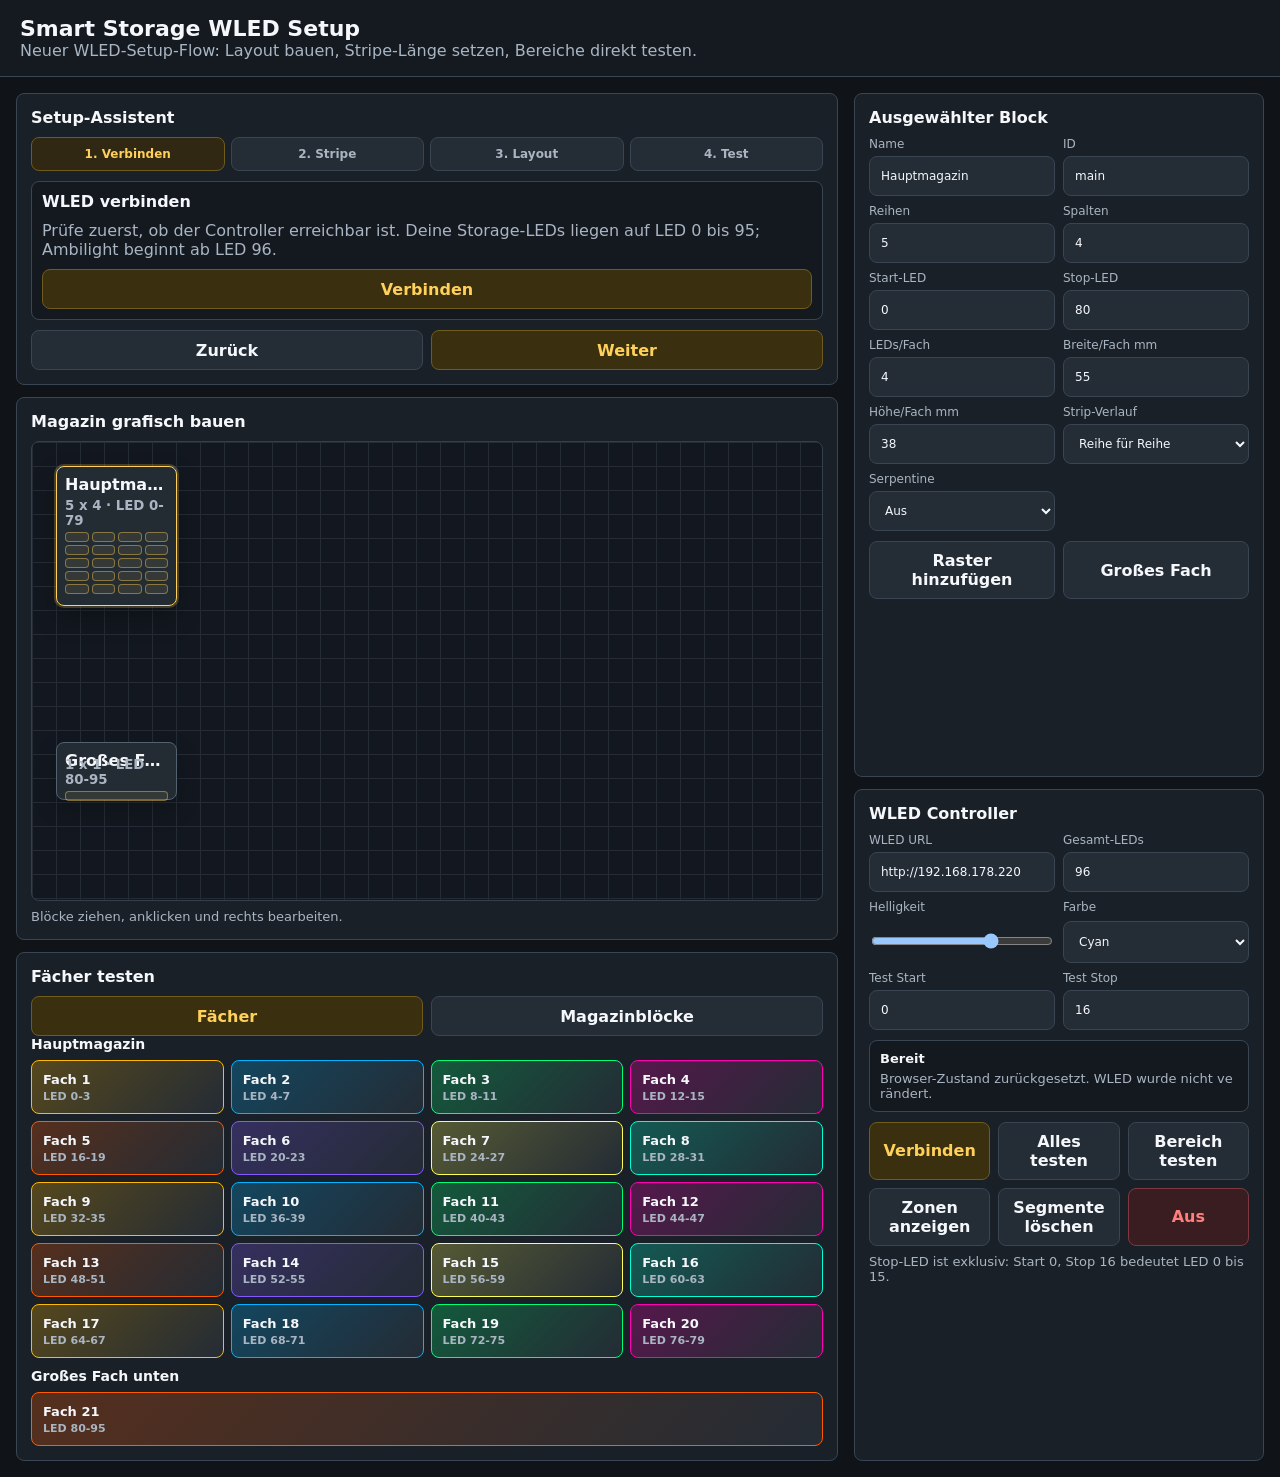
==== commit 24c71e00: "Add browser WLED setup assistant" ====
--- a/docs/browser-wled-test.html
+++ b/docs/browser-wled-test.html
@@ -39,6 +39,12 @@
     .status { display: grid; gap: 5px; padding: 10px; border: 1px solid var(--line); border-radius: 8px; background: var(--panel2); color: var(--muted); font-size: 13px; word-break: break-all; }
     .status b { color: var(--text); }
     .pill { display: inline-flex; gap: 8px; align-items: center; margin-top: 8px; color: var(--muted); font-size: 13px; }
+    .wizard { display: grid; gap: 10px; }
+    .wizard-steps { display: grid; grid-template-columns: repeat(4, 1fr); gap: 6px; }
+    .wizard-steps button { min-height: 34px; padding: 6px; font-size: 12px; color: var(--muted); }
+    .wizard-steps button.active { color: var(--accent); border-color: #6f5b1b; background: #302812; }
+    .wizard-panel { display: grid; gap: 10px; padding: 10px; border: 1px solid var(--line); border-radius: 8px; background: var(--panel2); }
+    .wizard-panel strong { color: var(--text); }
     #toast { position: fixed; left: 50%; bottom: 18px; max-width: min(680px, calc(100vw - 32px)); padding: 12px 14px; border-radius: 8px; background: #263241; opacity: 0; transform: translateX(-50%); transition: opacity .2s; box-shadow: 0 10px 28px rgba(0,0,0,.35); pointer-events: none; }
     #toast.show { opacity: 1; }
     @media (max-width: 980px) { main { grid-template-columns: 1fr; } .actions.three { grid-template-columns: 1fr; } }
@@ -51,6 +57,17 @@
   </header>
   <main>
     <div class="stack">
+      <section>
+        <h2>Setup-Assistent</h2>
+        <div class="wizard">
+          <div id="wizardSteps" class="wizard-steps"></div>
+          <div id="wizardPanel" class="wizard-panel"></div>
+          <div class="actions">
+            <button id="wizardBack">Zurück</button>
+            <button id="wizardNext" class="primary">Weiter</button>
+          </div>
+        </div>
+      </section>
       <section>
         <h2>Magazin grafisch bauen</h2>
         <div id="board" class="board"></div>
@@ -116,13 +133,15 @@
   <script>
     const colors = { cyan:[0,150,255], blue:[0,0,255], yellow:[255,180,0], green:[0,255,90], red:[255,0,0], white:[255,255,255] };
     const palette = [[255,185,0],[0,180,255],[0,255,120],[255,0,180],[255,90,0],[130,90,255],[255,255,90],[0,255,210]];
+    const defaultCabinets = [
+      { id:"main", name:"Hauptmagazin", rows:5, columns:4, start_led:0, leds_per_slot:4, slot_width_mm:55, slot_height_mm:38, strip_path:"rows", serpentine:false, x:24, y:24 },
+      { id:"bottom", name:"Großes Fach unten", rows:1, columns:1, start_led:80, leds_per_slot:16, slot_width_mm:220, slot_height_mm:55, strip_path:"rows", serpentine:false, x:24, y:300 }
+    ];
     const state = {
+      wizardStep: 0,
       mode: "drawers",
       selected: "main",
-      cabinets: [
-        { id:"main", name:"Hauptmagazin", rows:5, columns:4, start_led:0, leds_per_slot:4, slot_width_mm:55, slot_height_mm:38, strip_path:"rows", serpentine:false, x:24, y:24 },
-        { id:"bottom", name:"Großes Fach unten", rows:1, columns:1, start_led:80, leds_per_slot:16, slot_width_mm:220, slot_height_mm:55, strip_path:"rows", serpentine:false, x:24, y:300 }
-      ]
+      cabinets: structuredClone(defaultCabinets)
     };
     const $ = (id) => document.getElementById(id);
 
@@ -136,6 +155,24 @@
     function status(title, detail) {
       $("statusTitle").textContent = title;
       $("statusDetail").textContent = detail;
+    }
+
+    function resetBrowserState(silent = false) {
+      localStorage.removeItem("smart-storage-wled-setup");
+      sessionStorage.removeItem("smart-storage-wled-setup");
+      state.wizardStep = 0;
+      state.mode = "drawers";
+      state.selected = "main";
+      state.cabinets = structuredClone(defaultCabinets);
+      $("wledUrl").value = "http://192.168.178.220";
+      $("totalLeds").value = "96";
+      $("brightness").value = "180";
+      $("color").value = "cyan";
+      $("testStart").value = "0";
+      $("testStop").value = "16";
+      status("Bereit", "Browser-Zustand zurückgesetzt. WLED wurde nicht verändert.");
+      renderAll();
+      if (!silent) toast("Setup-Assistent zurückgesetzt");
     }
 
     function slug(value) {
@@ -214,6 +251,38 @@
       return Math.max(...slots().map(slot => slot.led_stop), 1);
     }
 
+    function renderWizard() {
+      const steps = ["Verbinden", "Stripe", "Layout", "Test"];
+      $("wizardSteps").innerHTML = steps.map((step, index) => `<button data-step="${index}" class="${index === state.wizardStep ? "active" : ""}">${index + 1}. ${step}</button>`).join("");
+      document.querySelectorAll("[data-step]").forEach(button => {
+        button.onclick = () => {
+          state.wizardStep = Number(button.dataset.step);
+          renderWizard();
+        };
+      });
+      const panels = [
+        `<strong>WLED verbinden</strong><p>Prüfe zuerst, ob der Controller erreichbar ist. Deine Storage-LEDs liegen auf LED 0 bis 95; Ambilight beginnt ab LED 96.</p><button id="wizardConnect" class="primary">Verbinden</button>`,
+        `<strong>Stripe-Länge setzen</strong><p>Für Smart Storage bleibt Gesamt-LEDs auf 96. Damit wird der Ambilight-Bereich nicht getestet.</p><button id="wizardAllOn" class="primary">Alle Storage-LEDs testen</button>`,
+        `<strong>Magazine einrichten</strong><p>Ziehe die Blöcke, stelle Reihen, Spalten, Start-LED, Stop-LED, Strip-Verlauf und Serpentine ein. Stop-LED ist exklusiv.</p><button id="wizardReset">Assistent frisch starten</button>`,
+        `<strong>Fächer testen</strong><p>Klicke links auf einzelne Fächer oder nutze einen manuellen Bereich. Danach kannst du die Zonen anzeigen.</p><button id="wizardRange" class="primary">Bereich 0-15 testen</button>`
+      ];
+      $("wizardPanel").innerHTML = panels[state.wizardStep];
+      $("wizardBack").disabled = state.wizardStep === 0;
+      $("wizardNext").textContent = state.wizardStep === steps.length - 1 ? "Fertig" : "Weiter";
+      const connect = $("wizardConnect");
+      if (connect) connect.onclick = () => connectWled().catch(error => toast(`Fehler: ${error.message}`));
+      const all = $("wizardAllOn");
+      if (all) all.onclick = () => allOn().catch(error => toast(`Fehler: ${error.message}`));
+      const reset = $("wizardReset");
+      if (reset) reset.onclick = () => resetBrowserState(false);
+      const range = $("wizardRange");
+      if (range) range.onclick = () => {
+        $("testStart").value = "0";
+        $("testStop").value = "16";
+        rangeTest().catch(error => toast(`Fehler: ${error.message}`));
+      };
+    }
+
     function selectedColor() {
       return colors[$("color").value] || colors.cyan;
     }
@@ -408,6 +477,7 @@
       renderBoard();
       fillInspector();
       renderZones();
+      renderWizard();
     }
 
     ["name", "id", "rows", "columns", "start", "leds", "width", "height", "path", "serpentine"].forEach(id => {
@@ -425,7 +495,15 @@
     $("showZones").onclick = () => showZones().catch(error => toast(`Fehler: ${error.message}`));
     $("clearSegments").onclick = () => clearWledSegments().catch(error => toast(`Fehler: ${error.message}`));
     $("off").onclick = () => sendWled({ T:0 }, "LEDs aus").catch(error => toast(`Fehler: ${error.message}`));
-    renderAll();
+    $("wizardBack").onclick = () => {
+      state.wizardStep = Math.max(0, state.wizardStep - 1);
+      renderWizard();
+    };
+    $("wizardNext").onclick = () => {
+      state.wizardStep = Math.min(3, state.wizardStep + 1);
+      renderWizard();
+    };
+    resetBrowserState(true);
   </script>
 </body>
 </html>
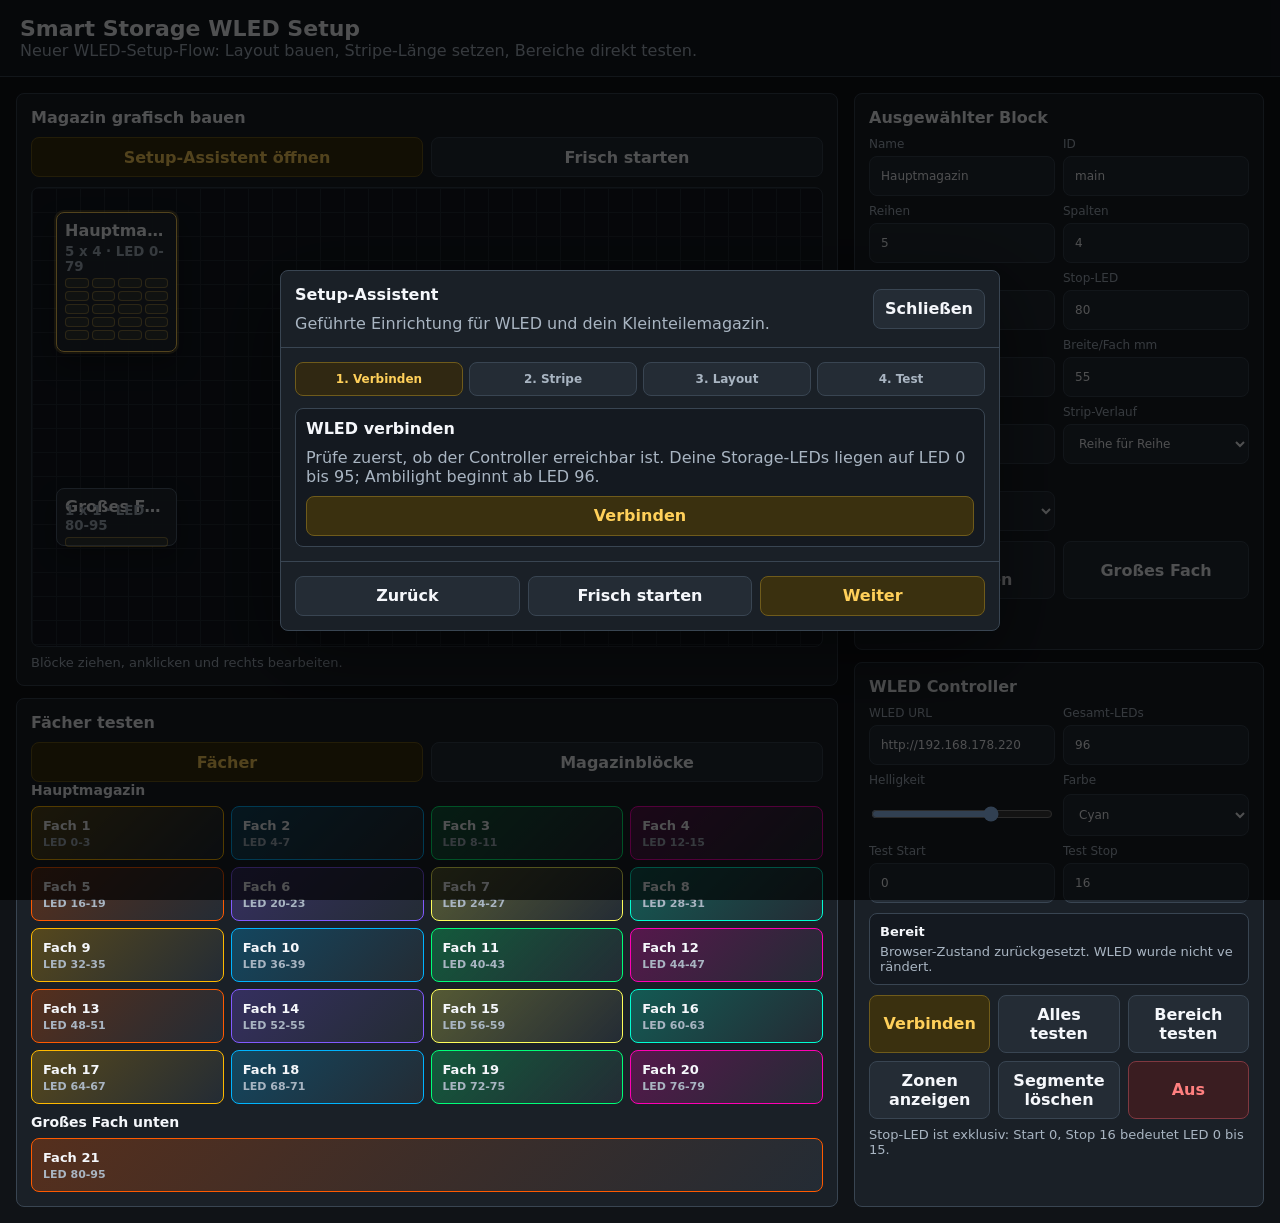
==== commit 14a93662: "Show WLED setup assistant as popup" ====
--- a/docs/browser-wled-test.html
+++ b/docs/browser-wled-test.html
@@ -45,6 +45,12 @@
     .wizard-steps button.active { color: var(--accent); border-color: #6f5b1b; background: #302812; }
     .wizard-panel { display: grid; gap: 10px; padding: 10px; border: 1px solid var(--line); border-radius: 8px; background: var(--panel2); }
     .wizard-panel strong { color: var(--text); }
+    .modal { position: fixed; inset: 0; z-index: 20; display: none; align-items: center; justify-content: center; padding: 18px; background: rgba(0,0,0,.68); }
+    .modal.open { display: flex; }
+    .modal-card { width: min(720px, 100%); max-height: min(760px, calc(100vh - 36px)); overflow: auto; border: 1px solid var(--line); border-radius: 8px; background: #1a2027; box-shadow: 0 24px 80px rgba(0,0,0,.48); }
+    .modal-head { display: flex; align-items: center; justify-content: space-between; gap: 12px; padding: 14px; border-bottom: 1px solid var(--line); }
+    .modal-body { display: grid; gap: 12px; padding: 14px; }
+    .modal-foot { display: grid; grid-template-columns: 1fr 1fr 1fr; gap: 8px; padding: 14px; border-top: 1px solid var(--line); }
     #toast { position: fixed; left: 50%; bottom: 18px; max-width: min(680px, calc(100vw - 32px)); padding: 12px 14px; border-radius: 8px; background: #263241; opacity: 0; transform: translateX(-50%); transition: opacity .2s; box-shadow: 0 10px 28px rgba(0,0,0,.35); pointer-events: none; }
     #toast.show { opacity: 1; }
     @media (max-width: 980px) { main { grid-template-columns: 1fr; } .actions.three { grid-template-columns: 1fr; } }
@@ -58,18 +64,11 @@
   <main>
     <div class="stack">
       <section>
-        <h2>Setup-Assistent</h2>
-        <div class="wizard">
-          <div id="wizardSteps" class="wizard-steps"></div>
-          <div id="wizardPanel" class="wizard-panel"></div>
-          <div class="actions">
-            <button id="wizardBack">Zurück</button>
-            <button id="wizardNext" class="primary">Weiter</button>
-          </div>
-        </div>
-      </section>
-      <section>
         <h2>Magazin grafisch bauen</h2>
+        <div class="actions" style="margin-bottom:10px">
+          <button id="openWizard" class="primary">Setup-Assistent öffnen</button>
+          <button id="resetPage">Frisch starten</button>
+        </div>
         <div id="board" class="board"></div>
         <p class="pill">Blöcke ziehen, anklicken und rechts bearbeiten.</p>
       </section>
@@ -129,6 +128,26 @@
       </section>
     </aside>
   </main>
+  <div id="wizardModal" class="modal">
+    <div class="modal-card">
+      <div class="modal-head">
+        <div>
+          <h2>Setup-Assistent</h2>
+          <p>Geführte Einrichtung für WLED und dein Kleinteilemagazin.</p>
+        </div>
+        <button id="wizardClose">Schließen</button>
+      </div>
+      <div class="modal-body">
+        <div id="wizardSteps" class="wizard-steps"></div>
+        <div id="wizardPanel" class="wizard-panel"></div>
+      </div>
+      <div class="modal-foot">
+        <button id="wizardBack">Zurück</button>
+        <button id="wizardReset">Frisch starten</button>
+        <button id="wizardNext" class="primary">Weiter</button>
+      </div>
+    </div>
+  </div>
   <div id="toast"></div>
   <script>
     const colors = { cyan:[0,150,255], blue:[0,0,255], yellow:[255,180,0], green:[0,255,90], red:[255,0,0], white:[255,255,255] };
@@ -172,6 +191,7 @@
       $("testStop").value = "16";
       status("Bereit", "Browser-Zustand zurückgesetzt. WLED wurde nicht verändert.");
       renderAll();
+      if ($("wizardModal")?.classList.contains("open")) openWizard(true);
       if (!silent) toast("Setup-Assistent zurückgesetzt");
     }
 
@@ -263,7 +283,7 @@
       const panels = [
         `<strong>WLED verbinden</strong><p>Prüfe zuerst, ob der Controller erreichbar ist. Deine Storage-LEDs liegen auf LED 0 bis 95; Ambilight beginnt ab LED 96.</p><button id="wizardConnect" class="primary">Verbinden</button>`,
         `<strong>Stripe-Länge setzen</strong><p>Für Smart Storage bleibt Gesamt-LEDs auf 96. Damit wird der Ambilight-Bereich nicht getestet.</p><button id="wizardAllOn" class="primary">Alle Storage-LEDs testen</button>`,
-        `<strong>Magazine einrichten</strong><p>Ziehe die Blöcke, stelle Reihen, Spalten, Start-LED, Stop-LED, Strip-Verlauf und Serpentine ein. Stop-LED ist exklusiv.</p><button id="wizardReset">Assistent frisch starten</button>`,
+        `<strong>Magazine einrichten</strong><p>Ziehe die Blöcke, stelle Reihen, Spalten, Start-LED, Stop-LED, Strip-Verlauf und Serpentine ein. Stop-LED ist exklusiv. Du kannst dieses Fenster offen lassen und dahinter arbeiten.</p><button id="wizardLayoutDone" class="primary">Layout passt</button>`,
         `<strong>Fächer testen</strong><p>Klicke links auf einzelne Fächer oder nutze einen manuellen Bereich. Danach kannst du die Zonen anzeigen.</p><button id="wizardRange" class="primary">Bereich 0-15 testen</button>`
       ];
       $("wizardPanel").innerHTML = panels[state.wizardStep];
@@ -275,12 +295,27 @@
       if (all) all.onclick = () => allOn().catch(error => toast(`Fehler: ${error.message}`));
       const reset = $("wizardReset");
       if (reset) reset.onclick = () => resetBrowserState(false);
+      const layoutDone = $("wizardLayoutDone");
+      if (layoutDone) layoutDone.onclick = () => {
+        state.wizardStep = 3;
+        renderWizard();
+      };
       const range = $("wizardRange");
       if (range) range.onclick = () => {
         $("testStart").value = "0";
         $("testStop").value = "16";
         rangeTest().catch(error => toast(`Fehler: ${error.message}`));
       };
+    }
+
+    function openWizard(reset = false) {
+      if (reset) state.wizardStep = 0;
+      $("wizardModal").classList.add("open");
+      renderWizard();
+    }
+
+    function closeWizard() {
+      $("wizardModal").classList.remove("open");
     }
 
     function selectedColor() {
@@ -495,6 +530,10 @@
     $("showZones").onclick = () => showZones().catch(error => toast(`Fehler: ${error.message}`));
     $("clearSegments").onclick = () => clearWledSegments().catch(error => toast(`Fehler: ${error.message}`));
     $("off").onclick = () => sendWled({ T:0 }, "LEDs aus").catch(error => toast(`Fehler: ${error.message}`));
+    $("openWizard").onclick = () => openWizard(false);
+    $("resetPage").onclick = () => resetBrowserState(false);
+    $("wizardClose").onclick = closeWizard;
+    $("wizardReset").onclick = () => resetBrowserState(false);
     $("wizardBack").onclick = () => {
       state.wizardStep = Math.max(0, state.wizardStep - 1);
       renderWizard();
@@ -504,6 +543,7 @@
       renderWizard();
     };
     resetBrowserState(true);
+    openWizard(true);
   </script>
 </body>
 </html>
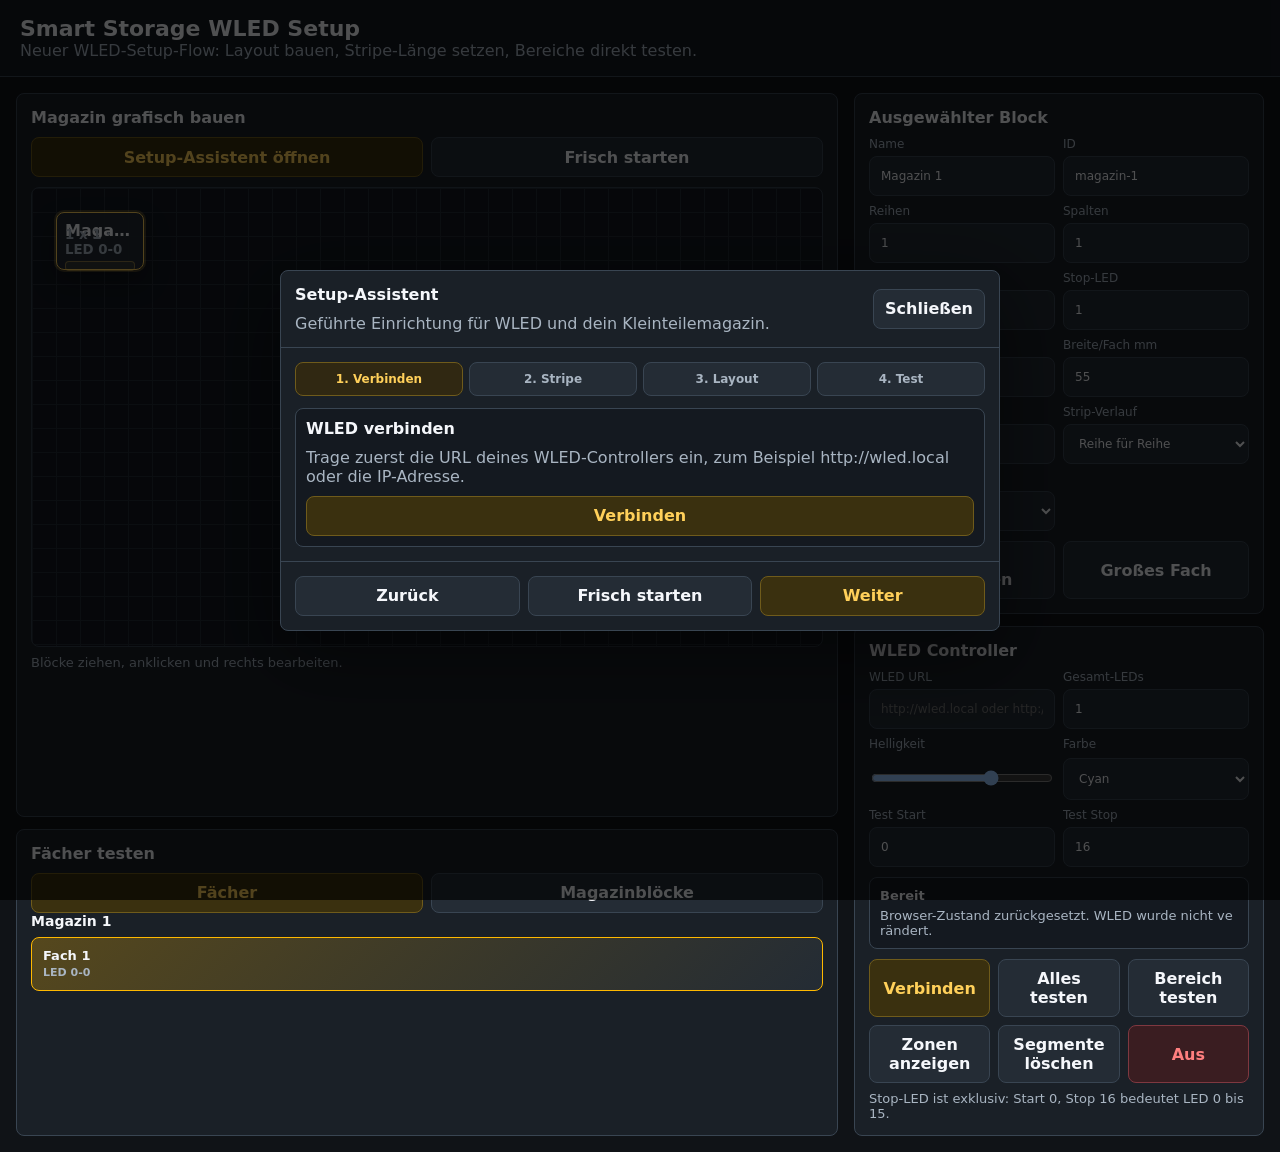
==== commit 69e7b502: "Remove personal defaults from WLED setup" ====
--- a/docs/browser-wled-test.html
+++ b/docs/browser-wled-test.html
@@ -105,8 +105,8 @@
       <section>
         <h2>WLED Controller</h2>
         <div class="fields">
-          <label>WLED URL <input id="wledUrl" value="http://192.168.178.220"></label>
-          <label>Gesamt-LEDs <input id="totalLeds" type="number" min="1" value="96"></label>
+          <label>WLED URL <input id="wledUrl" placeholder="http://wled.local oder http://192.168.x.x"></label>
+          <label>Gesamt-LEDs <input id="totalLeds" type="number" min="1" value="1"></label>
           <label>Helligkeit <input id="brightness" type="range" min="1" max="255" value="180"></label>
           <label>Farbe <select id="color"><option value="cyan">Cyan</option><option value="blue">Blau</option><option value="yellow">Gelb</option><option value="green">Grün</option><option value="red">Rot</option><option value="white">Weiß</option></select></label>
           <label>Test Start <input id="testStart" type="number" min="0" value="0"></label>
@@ -153,13 +153,12 @@
     const colors = { cyan:[0,150,255], blue:[0,0,255], yellow:[255,180,0], green:[0,255,90], red:[255,0,0], white:[255,255,255] };
     const palette = [[255,185,0],[0,180,255],[0,255,120],[255,0,180],[255,90,0],[130,90,255],[255,255,90],[0,255,210]];
     const defaultCabinets = [
-      { id:"main", name:"Hauptmagazin", rows:5, columns:4, start_led:0, leds_per_slot:4, slot_width_mm:55, slot_height_mm:38, strip_path:"rows", serpentine:false, x:24, y:24 },
-      { id:"bottom", name:"Großes Fach unten", rows:1, columns:1, start_led:80, leds_per_slot:16, slot_width_mm:220, slot_height_mm:55, strip_path:"rows", serpentine:false, x:24, y:300 }
+      { id:"magazin-1", name:"Magazin 1", rows:1, columns:1, start_led:0, leds_per_slot:1, slot_width_mm:55, slot_height_mm:38, strip_path:"rows", serpentine:false, x:24, y:24 }
     ];
     const state = {
       wizardStep: 0,
       mode: "drawers",
-      selected: "main",
+      selected: "magazin-1",
       cabinets: structuredClone(defaultCabinets)
     };
     const $ = (id) => document.getElementById(id);
@@ -181,10 +180,10 @@
       sessionStorage.removeItem("smart-storage-wled-setup");
       state.wizardStep = 0;
       state.mode = "drawers";
-      state.selected = "main";
+      state.selected = "magazin-1";
       state.cabinets = structuredClone(defaultCabinets);
-      $("wledUrl").value = "http://192.168.178.220";
-      $("totalLeds").value = "96";
+      $("wledUrl").value = "";
+      $("totalLeds").value = "1";
       $("brightness").value = "180";
       $("color").value = "cyan";
       $("testStart").value = "0";
@@ -281,8 +280,8 @@
         };
       });
       const panels = [
-        `<strong>WLED verbinden</strong><p>Prüfe zuerst, ob der Controller erreichbar ist. Deine Storage-LEDs liegen auf LED 0 bis 95; Ambilight beginnt ab LED 96.</p><button id="wizardConnect" class="primary">Verbinden</button>`,
-        `<strong>Stripe-Länge setzen</strong><p>Für Smart Storage bleibt Gesamt-LEDs auf 96. Damit wird der Ambilight-Bereich nicht getestet.</p><button id="wizardAllOn" class="primary">Alle Storage-LEDs testen</button>`,
+        `<strong>WLED verbinden</strong><p>Trage zuerst die URL deines WLED-Controllers ein, zum Beispiel http://wled.local oder die IP-Adresse.</p><button id="wizardConnect" class="primary">Verbinden</button>`,
+        `<strong>Stripe-Länge setzen</strong><p>Trage ein, wie viele LEDs dieser Smart-Storage-Bereich wirklich verwenden darf. Bereiche außerhalb davon werden vom Test nicht angefasst.</p><button id="wizardAllOn" class="primary">Alle eingetragenen LEDs testen</button>`,
         `<strong>Magazine einrichten</strong><p>Ziehe die Blöcke, stelle Reihen, Spalten, Start-LED, Stop-LED, Strip-Verlauf und Serpentine ein. Stop-LED ist exklusiv. Du kannst dieses Fenster offen lassen und dahinter arbeiten.</p><button id="wizardLayoutDone" class="primary">Layout passt</button>`,
         `<strong>Fächer testen</strong><p>Klicke links auf einzelne Fächer oder nutze einen manuellen Bereich. Danach kannst du die Zonen anzeigen.</p><button id="wizardRange" class="primary">Bereich 0-15 testen</button>`
       ];
@@ -324,6 +323,7 @@
 
     function wledUrl(params) {
       const base = $("wledUrl").value.replace(/\/$/, "");
+      if (!base) throw new Error("Bitte zuerst WLED URL eintragen.");
       const query = Object.entries({ ...params, _: Date.now() })
         .map(([key, value]) => `${encodeURIComponent(key)}=${encodeURIComponent(value)}`)
         .join("&");
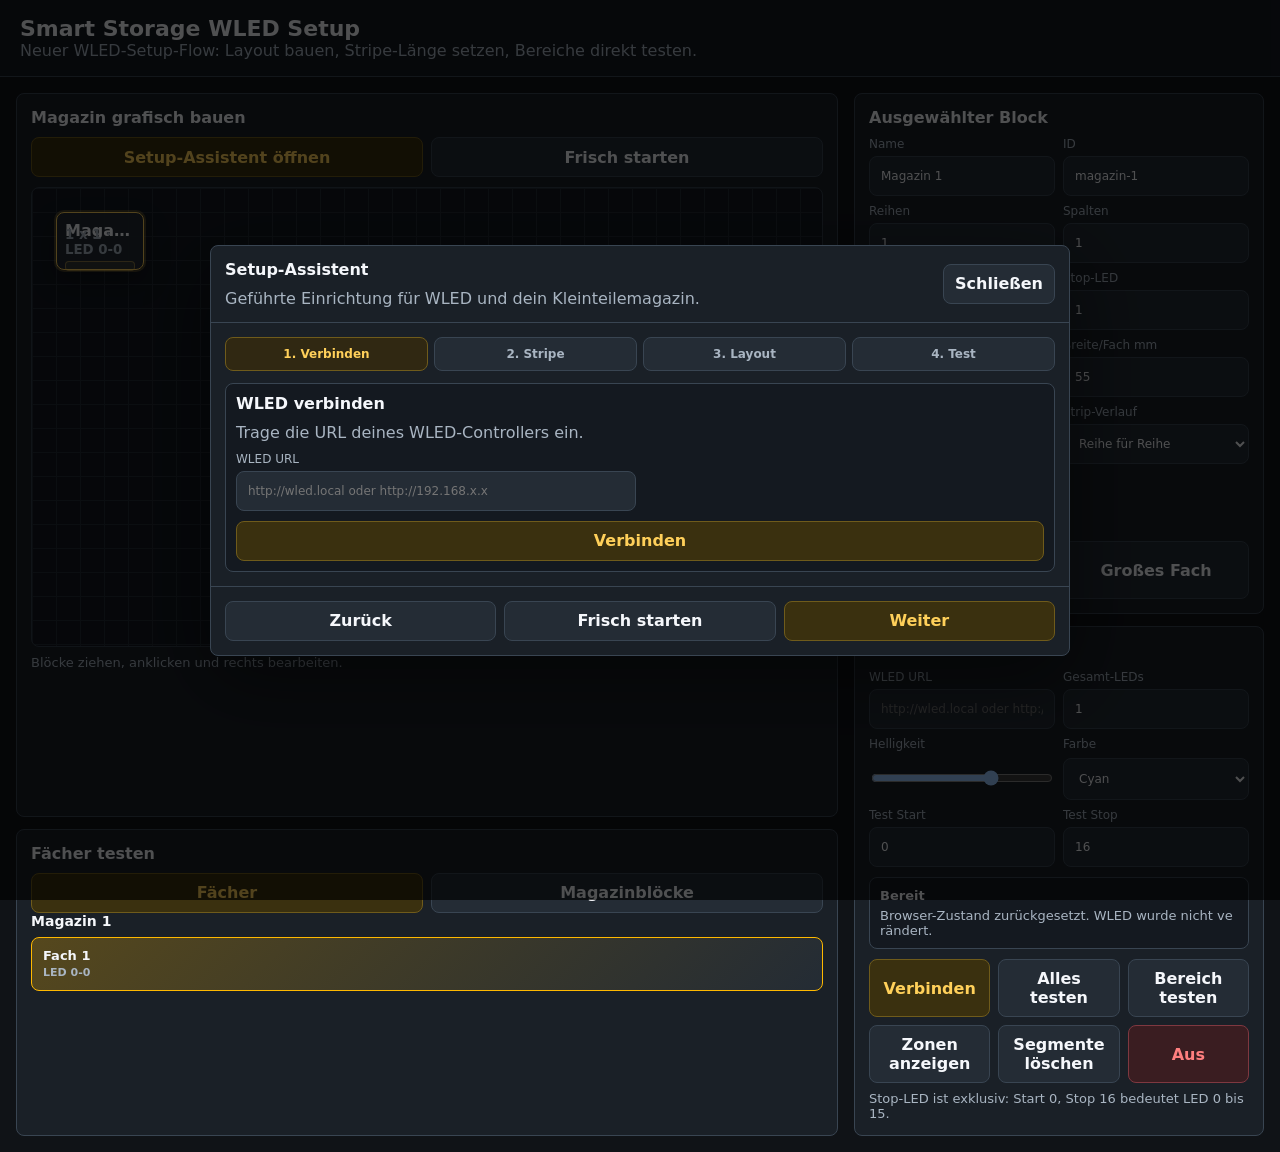
==== commit 0219d5eb: "Move setup fields into WLED popup assistant" ====
--- a/docs/browser-wled-test.html
+++ b/docs/browser-wled-test.html
@@ -47,7 +47,7 @@
     .wizard-panel strong { color: var(--text); }
     .modal { position: fixed; inset: 0; z-index: 20; display: none; align-items: center; justify-content: center; padding: 18px; background: rgba(0,0,0,.68); }
     .modal.open { display: flex; }
-    .modal-card { width: min(720px, 100%); max-height: min(760px, calc(100vh - 36px)); overflow: auto; border: 1px solid var(--line); border-radius: 8px; background: #1a2027; box-shadow: 0 24px 80px rgba(0,0,0,.48); }
+    .modal-card { width: min(860px, 100%); max-height: min(820px, calc(100vh - 36px)); overflow: auto; border: 1px solid var(--line); border-radius: 8px; background: #1a2027; box-shadow: 0 24px 80px rgba(0,0,0,.48); }
     .modal-head { display: flex; align-items: center; justify-content: space-between; gap: 12px; padding: 14px; border-bottom: 1px solid var(--line); }
     .modal-body { display: grid; gap: 12px; padding: 14px; }
     .modal-foot { display: grid; grid-template-columns: 1fr 1fr 1fr; gap: 8px; padding: 14px; border-top: 1px solid var(--line); }
@@ -270,8 +270,13 @@
       return Math.max(...slots().map(slot => slot.led_stop), 1);
     }
 
+    function option(value, label, current) {
+      return `<option value="${value}" ${String(current) === String(value) ? "selected" : ""}>${label}</option>`;
+    }
+
     function renderWizard() {
       const steps = ["Verbinden", "Stripe", "Layout", "Test"];
+      const cabinet = state.cabinets.find(item => item.id === state.selected) || state.cabinets[0];
       $("wizardSteps").innerHTML = steps.map((step, index) => `<button data-step="${index}" class="${index === state.wizardStep ? "active" : ""}">${index + 1}. ${step}</button>`).join("");
       document.querySelectorAll("[data-step]").forEach(button => {
         button.onclick = () => {
@@ -280,29 +285,44 @@
         };
       });
       const panels = [
-        `<strong>WLED verbinden</strong><p>Trage zuerst die URL deines WLED-Controllers ein, zum Beispiel http://wled.local oder die IP-Adresse.</p><button id="wizardConnect" class="primary">Verbinden</button>`,
-        `<strong>Stripe-Länge setzen</strong><p>Trage ein, wie viele LEDs dieser Smart-Storage-Bereich wirklich verwenden darf. Bereiche außerhalb davon werden vom Test nicht angefasst.</p><button id="wizardAllOn" class="primary">Alle eingetragenen LEDs testen</button>`,
-        `<strong>Magazine einrichten</strong><p>Ziehe die Blöcke, stelle Reihen, Spalten, Start-LED, Stop-LED, Strip-Verlauf und Serpentine ein. Stop-LED ist exklusiv. Du kannst dieses Fenster offen lassen und dahinter arbeiten.</p><button id="wizardLayoutDone" class="primary">Layout passt</button>`,
-        `<strong>Fächer testen</strong><p>Klicke links auf einzelne Fächer oder nutze einen manuellen Bereich. Danach kannst du die Zonen anzeigen.</p><button id="wizardRange" class="primary">Bereich 0-15 testen</button>`
+        `<strong>WLED verbinden</strong><p>Trage die URL deines WLED-Controllers ein.</p><div class="fields"><label>WLED URL <input id="wizardUrl" placeholder="http://wled.local oder http://192.168.x.x" value="${$("wledUrl").value}"></label></div><button id="wizardConnect" class="primary">Verbinden</button>`,
+        `<strong>Stripe-Länge setzen</strong><p>Lege fest, wie viele LEDs dieser Smart-Storage-Bereich verwenden darf.</p><div class="fields"><label>Gesamt-LEDs <input id="wizardTotal" type="number" min="1" value="${$("totalLeds").value}"></label><label>Helligkeit <input id="wizardBrightness" type="range" min="1" max="255" value="${$("brightness").value}"></label><label>Farbe <select id="wizardColor">${Object.keys(colors).map(key => option(key, key[0].toUpperCase() + key.slice(1), $("color").value)).join("")}</select></label></div><button id="wizardAllOn" class="primary">Alle eingetragenen LEDs testen</button>`,
+        `<strong>Magazine einrichten</strong><p>Konfiguriere den ausgewählten Block direkt hier im Popup.</p><div class="fields"><label>Reihen <input id="wizardRows" type="number" min="1" value="${cabinet.rows}"></label><label>Spalten <input id="wizardColumns" type="number" min="1" value="${cabinet.columns}"></label><label>Start-LED <input id="wizardStart" type="number" min="0" value="${cabinet.start_led}"></label><label>Stop-LED <input id="wizardStop" type="number" min="1" value="${cabinetStop(cabinet)}"></label><label>LEDs/Fach <input id="wizardLeds" type="number" min="1" value="${cabinet.leds_per_slot}"></label><label>Strip-Verlauf <select id="wizardPath">${option("rows", "Reihe für Reihe", cabinet.strip_path)}${option("columns", "Spalte für Spalte", cabinet.strip_path)}</select></label><label>Serpentine <select id="wizardSerpentine">${option("false", "Aus", cabinet.serpentine)}${option("true", "An", cabinet.serpentine)}</select></label></div><button id="wizardApplyLayout" class="primary">Layout übernehmen</button>`,
+        `<strong>Fächer testen</strong><p>Teste einen Bereich oder klicke links auf einzelne Fächer.</p><div class="fields"><label>Test Start <input id="wizardTestStart" type="number" min="0" value="${$("testStart").value}"></label><label>Test Stop <input id="wizardTestStop" type="number" min="1" value="${$("testStop").value}"></label></div><button id="wizardRange" class="primary">Bereich testen</button>`
       ];
       $("wizardPanel").innerHTML = panels[state.wizardStep];
       $("wizardBack").disabled = state.wizardStep === 0;
       $("wizardNext").textContent = state.wizardStep === steps.length - 1 ? "Fertig" : "Weiter";
+      const wizardUrl = $("wizardUrl");
+      if (wizardUrl) wizardUrl.oninput = () => { $("wledUrl").value = wizardUrl.value; };
+      const wizardTotal = $("wizardTotal");
+      if (wizardTotal) wizardTotal.oninput = () => { $("totalLeds").value = Math.max(1, Number(wizardTotal.value || 1)); renderZones(); };
+      const wizardBrightness = $("wizardBrightness");
+      if (wizardBrightness) wizardBrightness.oninput = () => { $("brightness").value = wizardBrightness.value; };
+      const wizardColor = $("wizardColor");
+      if (wizardColor) wizardColor.oninput = () => { $("color").value = wizardColor.value; };
       const connect = $("wizardConnect");
       if (connect) connect.onclick = () => connectWled().catch(error => toast(`Fehler: ${error.message}`));
       const all = $("wizardAllOn");
       if (all) all.onclick = () => allOn().catch(error => toast(`Fehler: ${error.message}`));
       const reset = $("wizardReset");
       if (reset) reset.onclick = () => resetBrowserState(false);
-      const layoutDone = $("wizardLayoutDone");
-      if (layoutDone) layoutDone.onclick = () => {
+      const applyLayout = $("wizardApplyLayout");
+      if (applyLayout) applyLayout.onclick = () => {
+        cabinet.rows = Math.max(1, Number($("wizardRows").value || 1));
+        cabinet.columns = Math.max(1, Number($("wizardColumns").value || 1));
+        cabinet.start_led = Math.max(0, Number($("wizardStart").value || 0));
+        cabinet.stop_led = Math.max(cabinet.start_led + 1, Number($("wizardStop").value || cabinet.start_led + 1));
+        cabinet.leds_per_slot = Math.max(1, Number($("wizardLeds").value || Math.ceil((cabinet.stop_led - cabinet.start_led) / slotCount(cabinet))));
+        cabinet.strip_path = $("wizardPath").value;
+        cabinet.serpentine = $("wizardSerpentine").value === "true";
         state.wizardStep = 3;
-        renderWizard();
+        renderAll();
       };
       const range = $("wizardRange");
       if (range) range.onclick = () => {
-        $("testStart").value = "0";
-        $("testStop").value = "16";
+        $("testStart").value = $("wizardTestStart").value;
+        $("testStop").value = $("wizardTestStop").value;
         rangeTest().catch(error => toast(`Fehler: ${error.message}`));
       };
     }
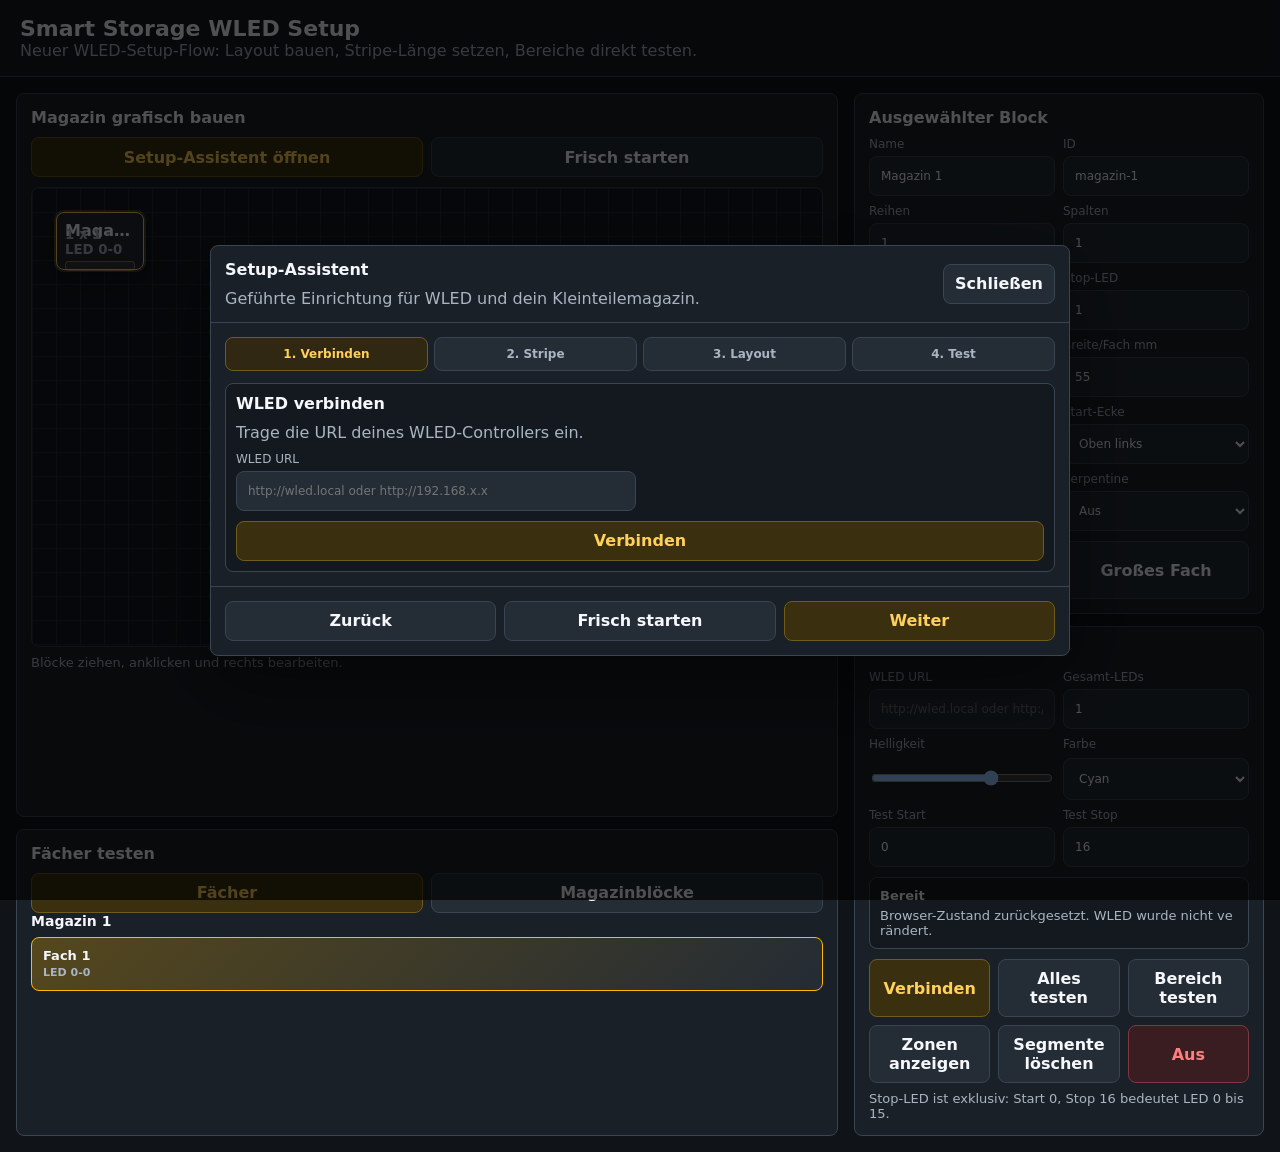
==== commit 1f553d8b: "Fix browser serpentine path mapping" ====
--- a/docs/browser-wled-test.html
+++ b/docs/browser-wled-test.html
@@ -94,6 +94,7 @@
           <label>LEDs/Fach <input id="leds" type="number" min="1"></label>
           <label>Breite/Fach mm <input id="width" type="number" min="1"></label>
           <label>Höhe/Fach mm <input id="height" type="number" min="1"></label>
+          <label>Start-Ecke <select id="corner"><option value="top-left">Oben links</option><option value="top-right">Oben rechts</option><option value="bottom-left">Unten links</option><option value="bottom-right">Unten rechts</option></select></label>
           <label>Strip-Verlauf <select id="path"><option value="rows">Reihe für Reihe</option><option value="columns">Spalte für Spalte</option></select></label>
           <label>Serpentine <select id="serpentine"><option value="false">Aus</option><option value="true">An</option></select></label>
         </div>
@@ -153,7 +154,7 @@
     const colors = { cyan:[0,150,255], blue:[0,0,255], yellow:[255,180,0], green:[0,255,90], red:[255,0,0], white:[255,255,255] };
     const palette = [[255,185,0],[0,180,255],[0,255,120],[255,0,180],[255,90,0],[130,90,255],[255,255,90],[0,255,210]];
     const defaultCabinets = [
-      { id:"magazin-1", name:"Magazin 1", rows:1, columns:1, start_led:0, leds_per_slot:1, slot_width_mm:55, slot_height_mm:38, strip_path:"rows", serpentine:false, x:24, y:24 }
+      { id:"magazin-1", name:"Magazin 1", rows:1, columns:1, start_led:0, leds_per_slot:1, slot_width_mm:55, slot_height_mm:38, start_corner:"top-left", strip_path:"rows", serpentine:false, x:24, y:24 }
     ];
     const state = {
       wizardStep: 0,
@@ -213,6 +214,24 @@
       };
     }
 
+    function pathIndexForCell(row, col, rows, columns, cabinet) {
+      const corner = cabinet.start_corner || "top-left";
+      const startsTop = corner.startsWith("top");
+      const startsLeft = corner.endsWith("left");
+      const stripPath = cabinet.strip_path || "rows";
+      const serpentine = Boolean(cabinet.serpentine);
+      if (stripPath === "columns") {
+        const major = startsLeft ? col : columns - 1 - col;
+        const down = serpentine && major % 2 ? !startsTop : startsTop;
+        const pathRow = down ? row : rows - 1 - row;
+        return major * rows + pathRow;
+      }
+      const major = startsTop ? row : rows - 1 - row;
+      const right = serpentine && major % 2 ? !startsLeft : startsLeft;
+      const pathCol = right ? col : columns - 1 - col;
+      return major * columns + pathCol;
+    }
+
     function slots() {
       const out = [];
       let globalIndex = 1;
@@ -220,17 +239,9 @@
         const rows = Number(cabinet.rows || 1);
         const columns = Number(cabinet.columns || 1);
         const ledsPerSlot = Number(cabinet.leds_per_slot || 1);
-        const stripPath = cabinet.strip_path || "rows";
         for (let row = 0; row < rows; row++) {
           for (let col = 0; col < columns; col++) {
-            let pathIndex;
-            if (stripPath === "columns") {
-              const pathRow = cabinet.serpentine && col % 2 ? rows - 1 - row : row;
-              pathIndex = col * rows + pathRow;
-            } else {
-              const pathCol = cabinet.serpentine && row % 2 ? columns - 1 - col : col;
-              pathIndex = row * columns + pathCol;
-            }
+            const pathIndex = pathIndexForCell(row, col, rows, columns, cabinet);
             const ledStart = Number(cabinet.start_led || 0) + pathIndex * ledsPerSlot;
             out.push({
               id: `${cabinet.id}-${row + 1}-${col + 1}`,
@@ -287,7 +298,7 @@
       const panels = [
         `<strong>WLED verbinden</strong><p>Trage die URL deines WLED-Controllers ein.</p><div class="fields"><label>WLED URL <input id="wizardUrl" placeholder="http://wled.local oder http://192.168.x.x" value="${$("wledUrl").value}"></label></div><button id="wizardConnect" class="primary">Verbinden</button>`,
         `<strong>Stripe-Länge setzen</strong><p>Lege fest, wie viele LEDs dieser Smart-Storage-Bereich verwenden darf.</p><div class="fields"><label>Gesamt-LEDs <input id="wizardTotal" type="number" min="1" value="${$("totalLeds").value}"></label><label>Helligkeit <input id="wizardBrightness" type="range" min="1" max="255" value="${$("brightness").value}"></label><label>Farbe <select id="wizardColor">${Object.keys(colors).map(key => option(key, key[0].toUpperCase() + key.slice(1), $("color").value)).join("")}</select></label></div><button id="wizardAllOn" class="primary">Alle eingetragenen LEDs testen</button>`,
-        `<strong>Magazine einrichten</strong><p>Konfiguriere den ausgewählten Block direkt hier im Popup.</p><div class="fields"><label>Reihen <input id="wizardRows" type="number" min="1" value="${cabinet.rows}"></label><label>Spalten <input id="wizardColumns" type="number" min="1" value="${cabinet.columns}"></label><label>Start-LED <input id="wizardStart" type="number" min="0" value="${cabinet.start_led}"></label><label>Stop-LED <input id="wizardStop" type="number" min="1" value="${cabinetStop(cabinet)}"></label><label>LEDs/Fach <input id="wizardLeds" type="number" min="1" value="${cabinet.leds_per_slot}"></label><label>Strip-Verlauf <select id="wizardPath">${option("rows", "Reihe für Reihe", cabinet.strip_path)}${option("columns", "Spalte für Spalte", cabinet.strip_path)}</select></label><label>Serpentine <select id="wizardSerpentine">${option("false", "Aus", cabinet.serpentine)}${option("true", "An", cabinet.serpentine)}</select></label></div><button id="wizardApplyLayout" class="primary">Layout übernehmen</button>`,
+        `<strong>Magazine einrichten</strong><p>Konfiguriere den ausgewählten Block direkt hier im Popup.</p><div class="fields"><label>Reihen <input id="wizardRows" type="number" min="1" value="${cabinet.rows}"></label><label>Spalten <input id="wizardColumns" type="number" min="1" value="${cabinet.columns}"></label><label>Start-LED <input id="wizardStart" type="number" min="0" value="${cabinet.start_led}"></label><label>Stop-LED <input id="wizardStop" type="number" min="1" value="${cabinetStop(cabinet)}"></label><label>LEDs/Fach <input id="wizardLeds" type="number" min="1" value="${cabinet.leds_per_slot}"></label><label>Start-Ecke <select id="wizardCorner">${option("top-left", "Oben links", cabinet.start_corner)}${option("top-right", "Oben rechts", cabinet.start_corner)}${option("bottom-left", "Unten links", cabinet.start_corner)}${option("bottom-right", "Unten rechts", cabinet.start_corner)}</select></label><label>Strip-Verlauf <select id="wizardPath">${option("rows", "Reihe für Reihe", cabinet.strip_path)}${option("columns", "Spalte für Spalte", cabinet.strip_path)}</select></label><label>Serpentine <select id="wizardSerpentine">${option("false", "Aus", cabinet.serpentine)}${option("true", "An", cabinet.serpentine)}</select></label></div><button id="wizardApplyLayout" class="primary">Layout übernehmen</button>`,
         `<strong>Fächer testen</strong><p>Teste einen Bereich oder klicke links auf einzelne Fächer.</p><div class="fields"><label>Test Start <input id="wizardTestStart" type="number" min="0" value="${$("testStart").value}"></label><label>Test Stop <input id="wizardTestStop" type="number" min="1" value="${$("testStop").value}"></label></div><button id="wizardRange" class="primary">Bereich testen</button>`
       ];
       $("wizardPanel").innerHTML = panels[state.wizardStep];
@@ -314,6 +325,7 @@
         cabinet.start_led = Math.max(0, Number($("wizardStart").value || 0));
         cabinet.stop_led = Math.max(cabinet.start_led + 1, Number($("wizardStop").value || cabinet.start_led + 1));
         cabinet.leds_per_slot = Math.max(1, Number($("wizardLeds").value || Math.ceil((cabinet.stop_led - cabinet.start_led) / slotCount(cabinet))));
+        cabinet.start_corner = $("wizardCorner").value;
         cabinet.strip_path = $("wizardPath").value;
         cabinet.serpentine = $("wizardSerpentine").value === "true";
         state.wizardStep = 3;
@@ -446,6 +458,7 @@
       $("leds").value = cabinet.leds_per_slot;
       $("width").value = cabinet.slot_width_mm;
       $("height").value = cabinet.slot_height_mm;
+      $("corner").value = cabinet.start_corner || "top-left";
       $("path").value = cabinet.strip_path || "rows";
       $("serpentine").value = cabinet.serpentine ? "true" : "false";
     }
@@ -468,6 +481,7 @@
       }
       cabinet.slot_width_mm = Math.max(1, Number($("width").value || 55));
       cabinet.slot_height_mm = Math.max(1, Number($("height").value || 38));
+      cabinet.start_corner = $("corner").value;
       cabinet.strip_path = $("path").value;
       cabinet.serpentine = $("serpentine").value === "true";
       renderAll();
@@ -518,6 +532,7 @@
         leds_per_slot: large ? 16 : 4,
         slot_width_mm: large ? 220 : 55,
         slot_height_mm: large ? 55 : 38,
+        start_corner: "top-left",
         strip_path: "rows",
         serpentine: false,
         x: 36 + index * 18,
@@ -535,7 +550,7 @@
       renderWizard();
     }
 
-    ["name", "id", "rows", "columns", "start", "leds", "width", "height", "path", "serpentine"].forEach(id => {
+    ["name", "id", "rows", "columns", "start", "leds", "width", "height", "corner", "path", "serpentine"].forEach(id => {
       $(id).oninput = () => readInspector(false);
     });
     $("stop").oninput = () => readInspector(true);
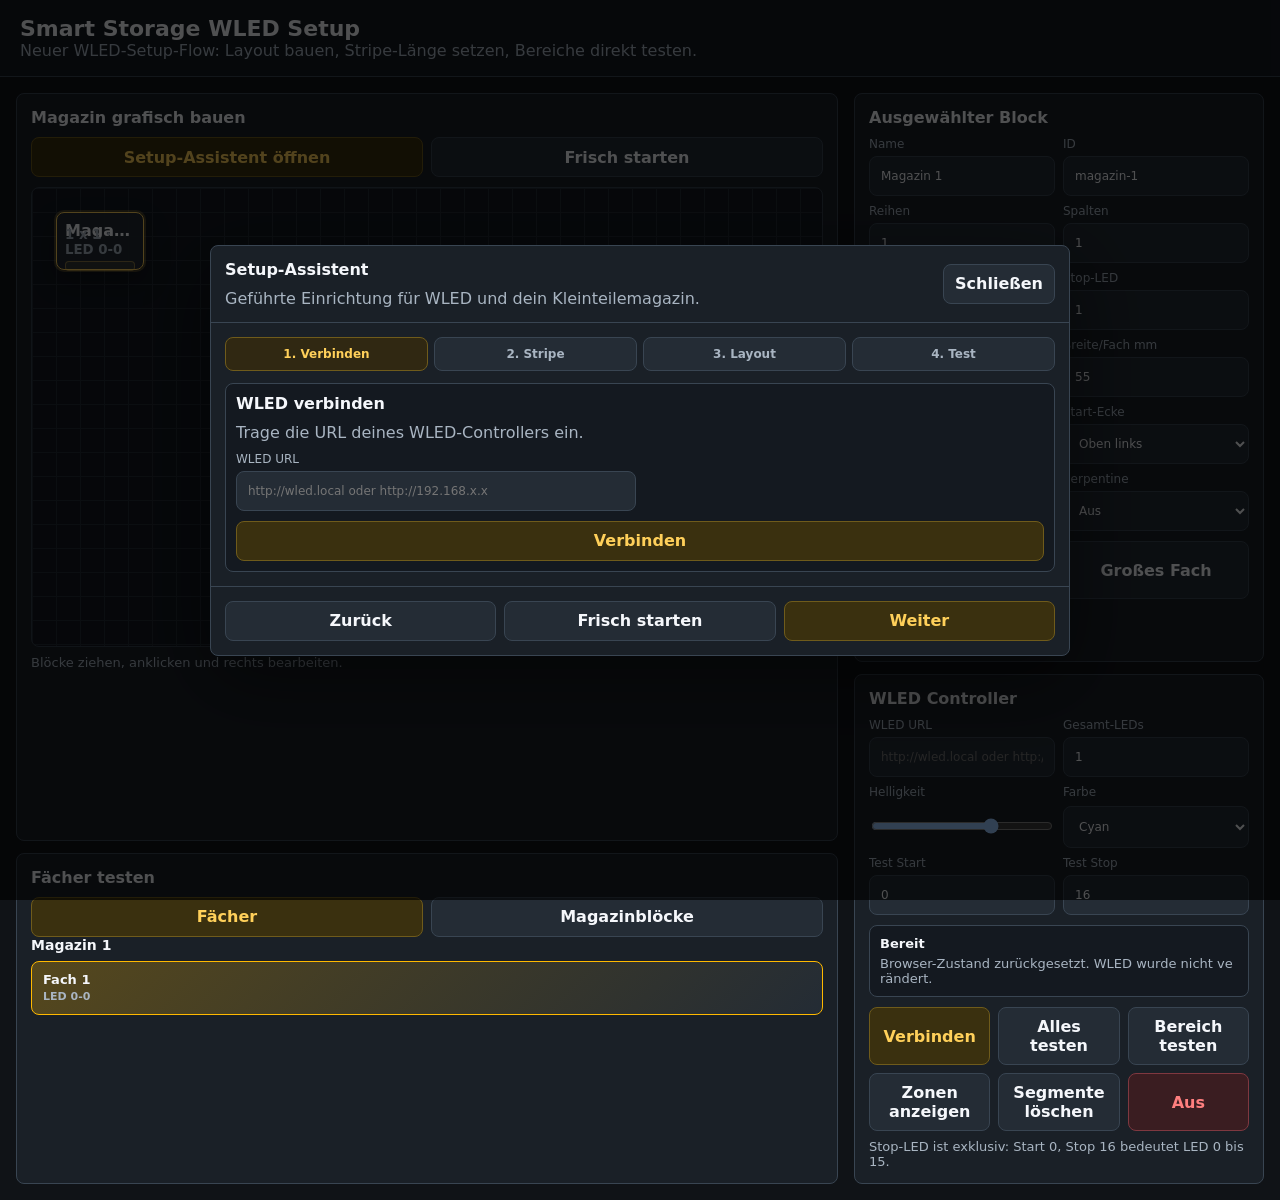
==== commit 8bb30f98: "Allow deleting cabinets and finish setup popup" ====
--- a/docs/browser-wled-test.html
+++ b/docs/browser-wled-test.html
@@ -101,6 +101,7 @@
         <div class="actions" style="margin-top:10px">
           <button id="addGrid">Raster hinzufügen</button>
           <button id="addLarge">Großes Fach</button>
+          <button id="deleteCabinet" class="danger">Magazin löschen</button>
         </div>
       </section>
       <section>
@@ -543,6 +544,20 @@
       renderAll();
     }
 
+    function deleteSelectedCabinet() {
+      if (state.cabinets.length <= 1) {
+        toast("Mindestens ein Magazin bleibt erhalten.");
+        return;
+      }
+      const index = state.cabinets.findIndex(cabinet => cabinet.id === state.selected);
+      if (index < 0) return;
+      const removed = state.cabinets[index].name;
+      state.cabinets.splice(index, 1);
+      state.selected = state.cabinets[Math.max(0, index - 1)].id;
+      toast(`${removed} gelöscht`);
+      renderAll();
+    }
+
     function renderAll() {
       renderBoard();
       fillInspector();
@@ -559,6 +574,7 @@
     $("modeCabinets").onclick = () => { state.mode = "cabinets"; renderZones(); };
     $("addGrid").onclick = () => addCabinet("grid");
     $("addLarge").onclick = () => addCabinet("large");
+    $("deleteCabinet").onclick = deleteSelectedCabinet;
     $("connect").onclick = () => connectWled().catch(error => toast(`Fehler: ${error.message}`));
     $("allOn").onclick = () => allOn().catch(error => toast(`Fehler: ${error.message}`));
     $("rangeTest").onclick = () => rangeTest().catch(error => toast(`Fehler: ${error.message}`));
@@ -574,7 +590,11 @@
       renderWizard();
     };
     $("wizardNext").onclick = () => {
-      state.wizardStep = Math.min(3, state.wizardStep + 1);
+      if (state.wizardStep >= 3) {
+        closeWizard();
+        return;
+      }
+      state.wizardStep += 1;
       renderWizard();
     };
     resetBrowserState(true);
